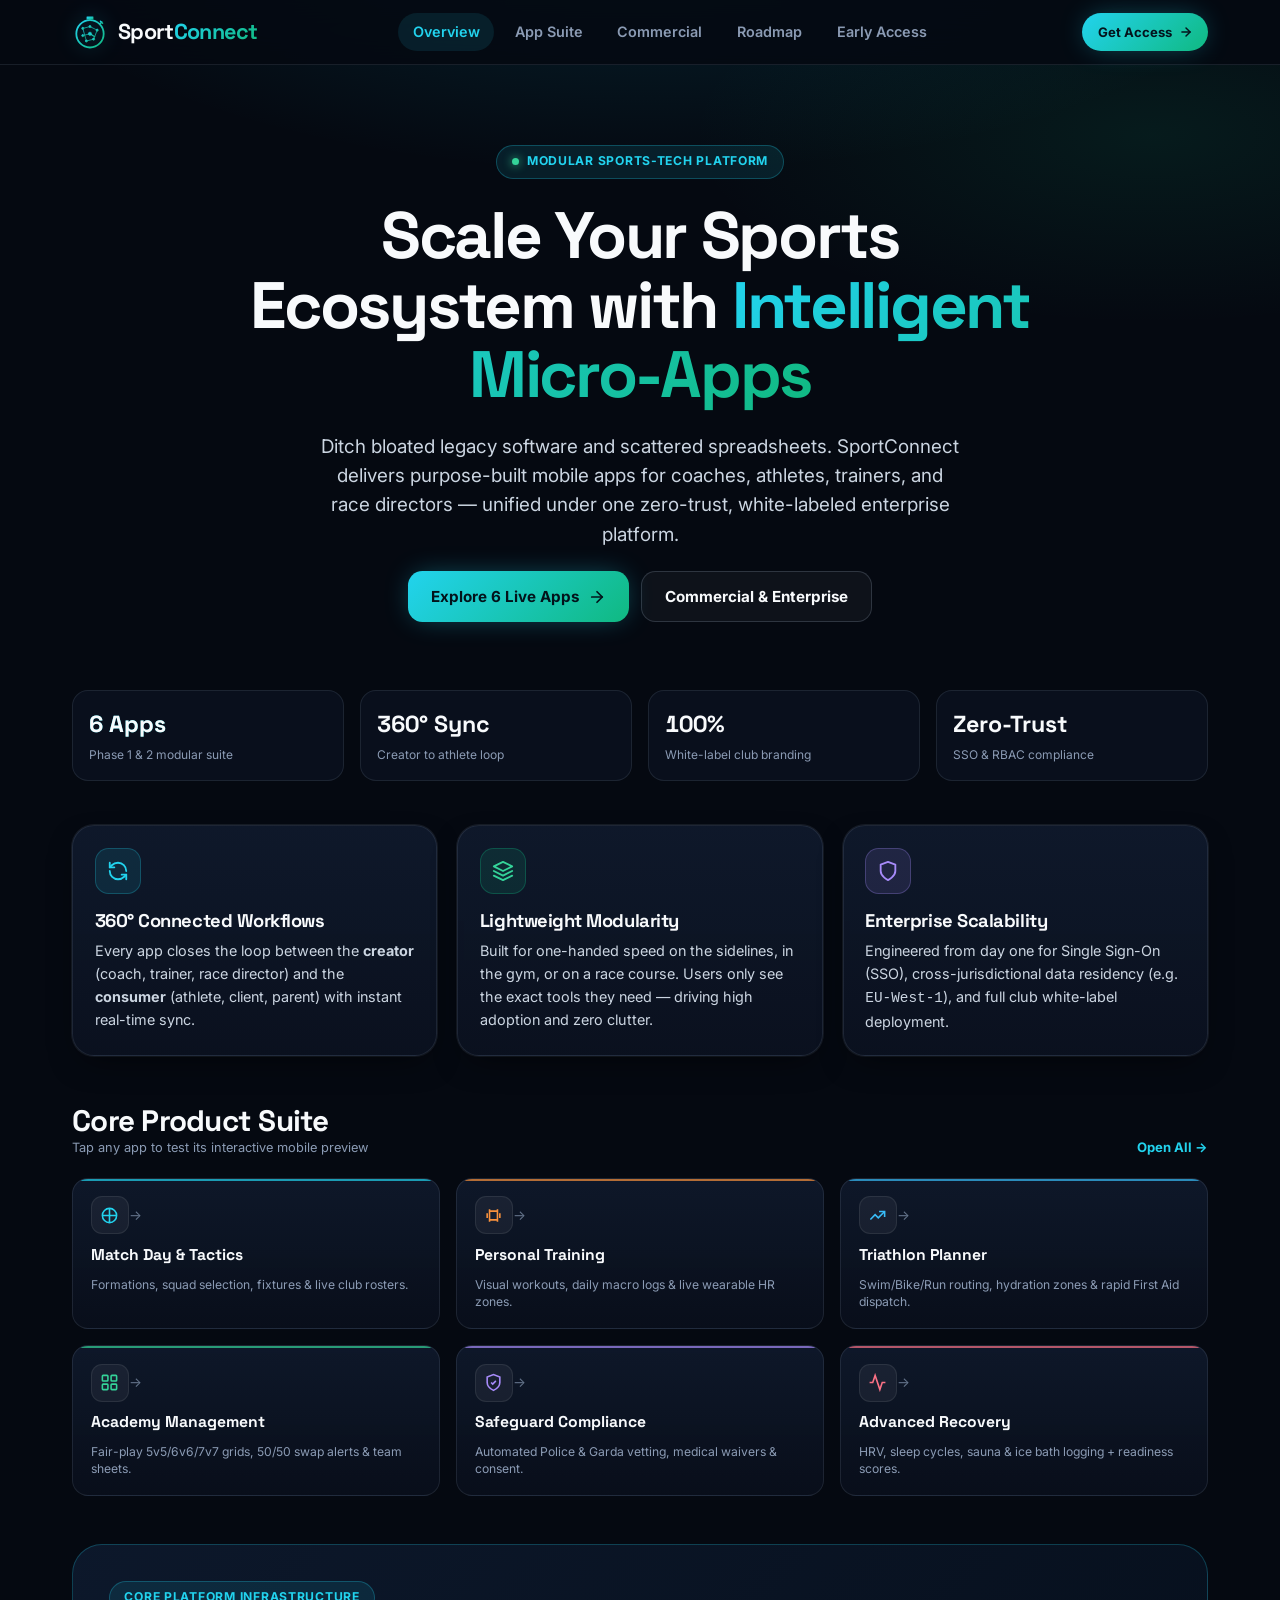
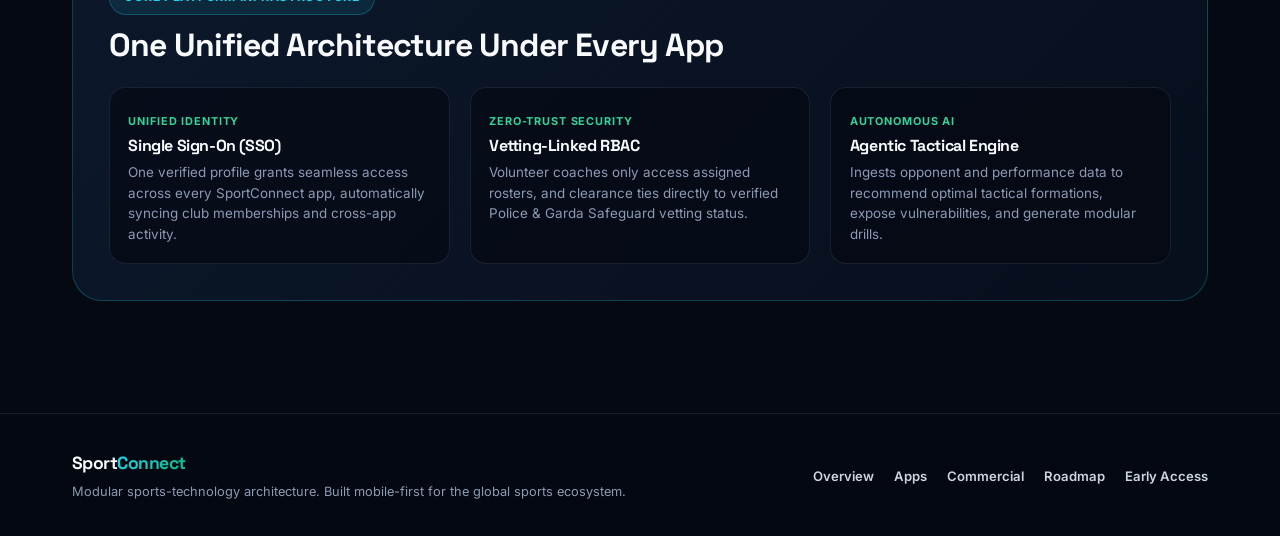
==== index.html @ a46e94a5 "Add SportConnect mobile-first dark athletic website" ====
<!DOCTYPE html>
<html lang="en">
<head>
  <meta charset="UTF-8">
  <meta name="viewport" content="width=device-width, initial-scale=1.0, viewport-fit=cover">
  <meta name="theme-color" content="#050911">
  <meta name="description" content="SportConnect is a modular sports-technology platform delivering lightweight, hyper-focused mobile apps unified under one white-labeled enterprise architecture.">
  <meta property="og:title" content="SportConnect | Modular Sports-Technology Platform">
  <meta property="og:description" content="Six purpose-built sports apps connected by a single zero-trust, white-labeled enterprise architecture.">
  <meta property="og:type" content="website">
  <meta name="twitter:card" content="summary_large_image">
  <title>SportConnect | Modular Sports-Technology Platform</title>

  <link rel="icon" type="image/svg+xml" href="assets/favicon.svg">
  <link rel="manifest" href="manifest.webmanifest">

  <!-- Fonts -->
  <link rel="preconnect" href="https://fonts.googleapis.com">
  <link rel="preconnect" href="https://fonts.gstatic.com" crossorigin>
  <link href="https://fonts.googleapis.com/css2?family=Inter:wght@400;500;600;700;800&family=Space+Grotesk:wght@600;700&display=swap" rel="stylesheet">

  <!-- Styles -->
  <link rel="stylesheet" href="css/styles.css">
</head>
<body>
  <div class="tactical-grid-bg" aria-hidden="true"></div>

  <!-- ================= TOP STICKY HEADER ================= -->
  <header class="top-header">
    <div class="top-header-inner">
      <button type="button" class="brand-btn" data-jump-tab="home" aria-label="SportConnect Home">
        <svg xmlns="http://www.w3.org/2000/svg" viewBox="0 0 100 100" class="brand-logo" aria-hidden="true">
          <defs>
            <linearGradient id="brandGrad" x1="0%" y1="0%" x2="100%" y2="100%">
              <stop offset="0%" stop-color="#22d3ee" />
              <stop offset="100%" stop-color="#10b981" />
            </linearGradient>
          </defs>
          <circle cx="50" cy="55" r="38" fill="none" stroke="url(#brandGrad)" stroke-width="5" />
          <path d="M50 17 L50 9 M42 9 L58 9 M42 13 L58 13" stroke="url(#brandGrad)" stroke-width="4" stroke-linecap="round"/>
          <path d="M77 28 L83 22 M79 20 L85 26" stroke="url(#brandGrad)" stroke-width="4" stroke-linecap="round"/>
          <g stroke="url(#brandGrad)" stroke-width="2" fill="url(#brandGrad)">
            <line x1="30" y1="40" x2="50" y2="35" />
            <line x1="50" y1="35" x2="70" y2="45" />
            <line x1="70" y1="45" x2="60" y2="70" />
            <line x1="60" y1="70" x2="40" y2="75" />
            <line x1="40" y1="75" x2="30" y2="40" />
            <line x1="50" y1="35" x2="50" y2="55" />
            <line x1="50" y1="55" x2="30" y2="60" />
            <line x1="70" y1="45" x2="85" y2="45" />
            <circle cx="30" cy="40" r="3" />
            <circle cx="50" cy="35" r="3" />
            <circle cx="70" cy="45" r="3" />
            <circle cx="60" cy="70" r="3" />
            <circle cx="40" cy="75" r="3" />
            <circle cx="30" cy="60" r="3" />
            <circle cx="50" cy="55" r="4.5" />
            <line x1="50" y1="55" x2="50" y2="38" stroke-width="3.5" stroke-linecap="round" />
            <line x1="50" y1="55" x2="63" y2="63" stroke-width="3.5" stroke-linecap="round" />
          </g>
        </svg>
        <span class="brand-wordmark">Sport<span>Connect</span></span>
      </button>

      <!-- Desktop Navigation -->
      <nav class="desktop-nav" aria-label="Primary navigation">
        <button type="button" class="desktop-nav-btn is-active" data-nav-tab="home">Overview</button>
        <button type="button" class="desktop-nav-btn" data-nav-tab="products">App Suite</button>
        <button type="button" class="desktop-nav-btn" data-nav-tab="commercial">Commercial</button>
        <button type="button" class="desktop-nav-btn" data-nav-tab="roadmap">Roadmap</button>
        <button type="button" class="desktop-nav-btn" data-nav-tab="access">Early Access</button>
      </nav>

      <button type="button" class="header-cta" data-jump-tab="access">
        <span>Get Access</span>
        <svg viewBox="0 0 24 24" fill="none" stroke="currentColor" stroke-width="2.5" stroke-linecap="round" stroke-linejoin="round" width="14" height="14" aria-hidden="true"><path d="M5 12h14"/><path d="m12 5 7 7-7 7"/></svg>
      </button>
    </div>

    <!-- Products Horizontal Sub-Nav (Visible on App Suite Tab) -->
    <div id="products-subnav" class="products-subnav is-hidden">
      <div class="products-subnav-inner hide-scrollbar" role="tablist" aria-label="SportConnect applications">
        <button type="button" role="tab" class="subnav-pill is-active" data-product-tab="match" style="--pill-color: var(--accent-match);">
          <svg viewBox="0 0 24 24" fill="none" stroke="currentColor" stroke-width="2" stroke-linecap="round" stroke-linejoin="round"><circle cx="12" cy="12" r="9"/><path d="M12 3v18M3 12h18"/></svg>
          Match Day
        </button>
        <button type="button" role="tab" class="subnav-pill" data-product-tab="pt" style="--pill-color: var(--accent-pt);">
          <svg viewBox="0 0 24 24" fill="none" stroke="currentColor" stroke-width="2" stroke-linecap="round" stroke-linejoin="round"><path d="M6.5 6.5h11M6.5 17.5h11M4 9v6M20 9v6M7 4v16M17 4v16"/></svg>
          Personal Training
        </button>
        <button type="button" role="tab" class="subnav-pill" data-product-tab="tri" style="--pill-color: var(--accent-tri);">
          <svg viewBox="0 0 24 24" fill="none" stroke="currentColor" stroke-width="2" stroke-linecap="round" stroke-linejoin="round"><path d="M3 17l6-6 4 4 8-8"/><path d="M14 7h7v7"/></svg>
          Triathlon
        </button>
        <button type="button" role="tab" class="subnav-pill" data-product-tab="academy" style="--pill-color: var(--accent-academy);">
          <svg viewBox="0 0 24 24" fill="none" stroke="currentColor" stroke-width="2" stroke-linecap="round" stroke-linejoin="round"><rect x="3" y="3" width="7" height="7" rx="1"/><rect x="14" y="3" width="7" height="7" rx="1"/><rect x="3" y="14" width="7" height="7" rx="1"/><rect x="14" y="14" width="7" height="7" rx="1"/></svg>
          Academy
        </button>
        <button type="button" role="tab" class="subnav-pill" data-product-tab="safeguard" style="--pill-color: var(--accent-safeguard);">
          <svg viewBox="0 0 24 24" fill="none" stroke="currentColor" stroke-width="2" stroke-linecap="round" stroke-linejoin="round"><path d="M12 22s8-4 8-10V5l-8-3-8 3v7c0 6 8 10 8 10z"/><path d="m9 12 2 2 4-4"/></svg>
          Safeguard
        </button>
        <button type="button" role="tab" class="subnav-pill" data-product-tab="recovery" style="--pill-color: var(--accent-recovery);">
          <svg viewBox="0 0 24 24" fill="none" stroke="currentColor" stroke-width="2" stroke-linecap="round" stroke-linejoin="round"><path d="M22 12h-4l-3 9L9 3l-3 9H2"/></svg>
          Recovery
        </button>
      </div>
    </div>
  </header>

  <!-- ================= MAIN CONTENT ================= -->
  <main class="main-container">

    <!-- ================================================================
         TAB 1: OVERVIEW / HOME
         ================================================================ -->
    <section id="section-home" class="main-section is-active">
      <div class="hero">
        <div class="kicker-pill">
          <span class="kicker-dot" aria-hidden="true"></span>
          Modular Sports-Tech Platform
        </div>
        <h1 class="hero-title">
          Scale Your Sports Ecosystem with <span class="gradient-text">Intelligent Micro-Apps</span>
        </h1>
        <p class="hero-desc">
          Ditch bloated legacy software and scattered spreadsheets. SportConnect delivers purpose-built mobile apps for coaches, athletes, trainers, and race directors — unified under one zero-trust, white-labeled enterprise platform.
        </p>
        <div class="btn-row">
          <button type="button" class="btn btn-primary" data-jump-tab="products" data-jump-product="match">
            <span>Explore 6 Live Apps</span>
            <svg viewBox="0 0 24 24" fill="none" stroke="currentColor" stroke-width="2.3" stroke-linecap="round" stroke-linejoin="round"><path d="M5 12h14"/><path d="m12 5 7 7-7 7"/></svg>
          </button>
          <button type="button" class="btn btn-secondary" data-jump-tab="commercial">
            Commercial &amp; Enterprise
          </button>
        </div>
      </div>

      <!-- Quick Telemetry Strip -->
      <div class="stats-strip">
        <div class="stat-tile">
          <div class="stat-value tabular-nums gradient-text">6 Apps</div>
          <div class="stat-label">Phase 1 &amp; 2 modular suite</div>
        </div>
        <div class="stat-tile">
          <div class="stat-value tabular-nums">360° Sync</div>
          <div class="stat-label">Creator to athlete loop</div>
        </div>
        <div class="stat-tile">
          <div class="stat-value tabular-nums">100%</div>
          <div class="stat-label">White-label club branding</div>
        </div>
        <div class="stat-tile">
          <div class="stat-value tabular-nums">Zero-Trust</div>
          <div class="stat-label">SSO &amp; RBAC compliance</div>
        </div>
      </div>

      <!-- Why SportConnect (Value Prop) -->
      <div class="grid-3">
        <article class="card">
          <div class="icon-badge">
            <svg viewBox="0 0 24 24" fill="none" stroke="currentColor" stroke-width="2" stroke-linecap="round" stroke-linejoin="round"><path d="M21 12a9 9 0 0 0-9-9 9.75 9.75 0 0 0-6.74 2.74L3 8"/><path d="M3 3v5h5"/><path d="M3 12a9 9 0 0 0 9 9 9.75 9.75 0 0 0 6.74-2.74L21 16"/><path d="M16 16h5v5"/></svg>
          </div>
          <h3>360° Connected Workflows</h3>
          <p>Every app closes the loop between the <strong>creator</strong> (coach, trainer, race director) and the <strong>consumer</strong> (athlete, client, parent) with instant real-time sync.</p>
        </article>

        <article class="card">
          <div class="icon-badge icon-badge--emerald">
            <svg viewBox="0 0 24 24" fill="none" stroke="currentColor" stroke-width="2" stroke-linecap="round" stroke-linejoin="round"><polygon points="12 2 2 7 12 12 22 7 12 2"/><polyline points="2 17 12 22 22 17"/><polyline points="2 12 12 17 22 12"/></svg>
          </div>
          <h3>Lightweight Modularity</h3>
          <p>Built for one-handed speed on the sidelines, in the gym, or on a race course. Users only see the exact tools they need — driving high adoption and zero clutter.</p>
        </article>

        <article class="card">
          <div class="icon-badge icon-badge--violet">
            <svg viewBox="0 0 24 24" fill="none" stroke="currentColor" stroke-width="2" stroke-linecap="round" stroke-linejoin="round"><path d="M12 22s8-4 8-10V5l-8-3-8 3v7c0 6 8 10 8 10z"/></svg>
          </div>
          <h3>Enterprise Scalability</h3>
          <p>Engineered from day one for Single Sign-On (SSO), cross-jurisdictional data residency (e.g. <code>EU-West-1</code>), and full club white-label deployment.</p>
        </article>
      </div>

      <!-- Quick-Tap App Suite Launcher -->
      <div class="block-spacer">
        <div class="block-heading">
          <div>
            <h2>Core Product Suite</h2>
            <p class="footer-meta">Tap any app to test its interactive mobile preview</p>
          </div>
          <button type="button" class="block-heading-link" data-jump-tab="products" data-jump-product="match">Open All →</button>
        </div>

        <div class="app-launcher-grid">
          <button type="button" class="app-tile" style="--tile-accent: var(--accent-match);" data-jump-tab="products" data-jump-product="match">
            <div class="app-tile-top">
              <span class="app-tile-icon"><svg viewBox="0 0 24 24" fill="none" stroke="currentColor" stroke-width="2"><circle cx="12" cy="12" r="9"/><path d="M12 3v18M3 12h18"/></svg></span>
              <span class="app-tile-arrow">→</span>
            </div>
            <div class="app-tile-title">Match Day &amp; Tactics</div>
            <div class="app-tile-sub">Formations, squad selection, fixtures &amp; live club rosters.</div>
          </button>

          <button type="button" class="app-tile" style="--tile-accent: var(--accent-pt);" data-jump-tab="products" data-jump-product="pt">
            <div class="app-tile-top">
              <span class="app-tile-icon"><svg viewBox="0 0 24 24" fill="none" stroke="currentColor" stroke-width="2"><path d="M6.5 6.5h11M6.5 17.5h11M4 9v6M20 9v6M7 4v16M17 4v16"/></svg></span>
              <span class="app-tile-arrow">→</span>
            </div>
            <div class="app-tile-title">Personal Training</div>
            <div class="app-tile-sub">Visual workouts, daily macro logs &amp; live wearable HR zones.</div>
          </button>

          <button type="button" class="app-tile" style="--tile-accent: var(--accent-tri);" data-jump-tab="products" data-jump-product="tri">
            <div class="app-tile-top">
              <span class="app-tile-icon"><svg viewBox="0 0 24 24" fill="none" stroke="currentColor" stroke-width="2"><path d="M3 17l6-6 4 4 8-8"/><path d="M14 7h7v7"/></svg></span>
              <span class="app-tile-arrow">→</span>
            </div>
            <div class="app-tile-title">Triathlon Planner</div>
            <div class="app-tile-sub">Swim/Bike/Run routing, hydration zones &amp; rapid First Aid dispatch.</div>
          </button>

          <button type="button" class="app-tile" style="--tile-accent: var(--accent-academy);" data-jump-tab="products" data-jump-product="academy">
            <div class="app-tile-top">
              <span class="app-tile-icon"><svg viewBox="0 0 24 24" fill="none" stroke="currentColor" stroke-width="2"><rect x="3" y="3" width="7" height="7" rx="1"/><rect x="14" y="3" width="7" height="7" rx="1"/><rect x="3" y="14" width="7" height="7" rx="1"/><rect x="14" y="14" width="7" height="7" rx="1"/></svg></span>
              <span class="app-tile-arrow">→</span>
            </div>
            <div class="app-tile-title">Academy Management</div>
            <div class="app-tile-sub">Fair-play 5v5/6v6/7v7 grids, 50/50 swap alerts &amp; team sheets.</div>
          </button>

          <button type="button" class="app-tile" style="--tile-accent: var(--accent-safeguard);" data-jump-tab="products" data-jump-product="safeguard">
            <div class="app-tile-top">
              <span class="app-tile-icon"><svg viewBox="0 0 24 24" fill="none" stroke="currentColor" stroke-width="2"><path d="M12 22s8-4 8-10V5l-8-3-8 3v7c0 6 8 10 8 10z"/><path d="m9 12 2 2 4-4"/></svg></span>
              <span class="app-tile-arrow">→</span>
            </div>
            <div class="app-tile-title">Safeguard Compliance</div>
            <div class="app-tile-sub">Automated Police &amp; Garda vetting, medical waivers &amp; consent.</div>
          </button>

          <button type="button" class="app-tile" style="--tile-accent: var(--accent-recovery);" data-jump-tab="products" data-jump-product="recovery">
            <div class="app-tile-top">
              <span class="app-tile-icon"><svg viewBox="0 0 24 24" fill="none" stroke="currentColor" stroke-width="2"><path d="M22 12h-4l-3 9L9 3l-3 9H2"/></svg></span>
              <span class="app-tile-arrow">→</span>
            </div>
            <div class="app-tile-title">Advanced Recovery</div>
            <div class="app-tile-sub">HRV, sleep cycles, sauna &amp; ice bath logging + readiness scores.</div>
          </button>
        </div>
      </div>

      <!-- Unified Platform Infrastructure -->
      <div class="infra-panel">
        <div class="kicker-pill">Core Platform Infrastructure</div>
        <h2 style="margin-top: 0.75rem; font-size: clamp(1.4rem, 4.5vw, 2rem);">One Unified Architecture Under Every App</h2>
        <div class="infra-grid">
          <div class="infra-item">
            <span class="infra-tag">Unified Identity</span>
            <h3>Single Sign-On (SSO)</h3>
            <p>One verified profile grants seamless access across every SportConnect app, automatically syncing club memberships and cross-app activity.</p>
          </div>
          <div class="infra-item">
            <span class="infra-tag">Zero-Trust Security</span>
            <h3>Vetting-Linked RBAC</h3>
            <p>Volunteer coaches only access assigned rosters, and clearance ties directly to verified Police &amp; Garda Safeguard vetting status.</p>
          </div>
          <div class="infra-item">
            <span class="infra-tag">Autonomous AI</span>
            <h3>Agentic Tactical Engine</h3>
            <p>Ingests opponent and performance data to recommend optimal tactical formations, expose vulnerabilities, and generate modular drills.</p>
          </div>
        </div>
      </div>
    </section>

    <!-- ================================================================
         TAB 2: PRODUCTS (6 INTERACTIVE MICRO-APPS)
         ================================================================ -->
    <section id="section-products" class="main-section" hidden>

      <!-- PRODUCT 1: MATCH DAY & TACTICS -->
      <article id="view-match" class="product-view is-active" style="--app-accent: var(--accent-match);">
        <div class="product-layout">
          <div class="product-info">
            <div class="product-audience">Coaches • Tacticians • Club Managers</div>
            <h2 class="product-title">Match Day &amp; Tactics</h2>
            <p class="product-desc">
              The tactician's sideline command center. Design formations powered by our <strong>Agentic Tactical Engine</strong>, select match-day squads, schedule fixtures, and synchronize coaching staff and club rosters in real time.
            </p>
            <div class="workflow-box">
              <div class="workflow-label"><span>360° Match Day Workflow</span><span>Real-Time Sync</span></div>
              <div class="workflow-steps">
                <div class="workflow-step"><span class="workflow-num">01</span><h4>Setup Tactics</h4><p>Design formations &amp; AI counter-plays.</p></div>
                <div class="workflow-step"><span class="workflow-num">02</span><h4>Schedule</h4><p>Push fixtures directly to squad phones.</p></div>
                <div class="workflow-step"><span class="workflow-num">03</span><h4>Coordinate</h4><p>Live player availability &amp; staff roles.</p></div>
                <div class="workflow-step"><span class="workflow-num">04</span><h4>Manage</h4><p>Live club roster &amp; match-day ops.</p></div>
              </div>
            </div>
          </div>

          <div class="phone-stage">
            <div class="phone-aura" aria-hidden="true"></div>
            <div class="phone-device">
              <div class="phone-screen-shell">
                <div class="phone-statusbar">
                  <span class="tabular-nums">09:41</span>
                  <div class="phone-island" aria-hidden="true"></div>
                  <span>5G • 96%</span>
                </div>

                <div class="phone-carousel hide-scrollbar" aria-label="Match Day app screens">
                  <!-- Slide 1 -->
                  <div class="phone-slide">
                    <div class="slide-kicker">1. Interactive Formations</div>
                    <div class="mini-chip-group">
                      <button type="button" class="mini-chip is-active" data-formation="4-3-3">4-3-3</button>
                      <button type="button" class="mini-chip" data-formation="3-5-2">3-5-2</button>
                      <button type="button" class="mini-chip" data-formation="4-4-2">4-4-2</button>
                    </div>
                    <div id="tactical-pitch" class="pitch-box" aria-label="Tactical formation board">
                      <div class="pitch-midline"></div>
                      <div class="pitch-circle"></div>
                    </div>
                    <div class="mini-card">
                      <div id="formation-ai-note" class="mini-sub" style="color: var(--text-secondary);">
                        AI Tactical Engine: High press exploits opponent wing-backs (+14% xG).
                      </div>
                    </div>
                  </div>

                  <!-- Slide 2 -->
                  <div class="phone-slide">
                    <div class="slide-kicker">2. Fixture Scheduling</div>
                    <div class="mini-card mini-row">
                      <div>
                        <div class="mini-title">vs Rovers FC</div>
                        <div class="mini-sub">Sat, 14:00 • Pitch 1 (Home)</div>
                      </div>
                      <span class="mini-badge mini-badge--emerald">18 Ready</span>
                    </div>
                    <div class="mini-card mini-row">
                      <div>
                        <div class="mini-title">Tactical Session</div>
                        <div class="mini-sub">Tue, 18:30 • Set Pieces</div>
                      </div>
                      <span class="mini-badge">Confirmed</span>
                    </div>
                    <div class="mini-card mini-row">
                      <div>
                        <div class="mini-title">Cup Quarter-Final</div>
                        <div class="mini-sub">Sat Next • Away Travel</div>
                      </div>
                      <span class="mini-badge mini-badge--amber">Pending</span>
                    </div>
                  </div>

                  <!-- Slide 3 -->
                  <div class="phone-slide">
                    <div class="slide-kicker">3. Live Club Roster</div>
                    <div class="mini-card mini-row">
                      <div><div class="mini-title">J. Smith (C)</div><div class="mini-sub">CM • Match Fit • Vetted</div></div>
                      <span class="mini-badge mini-badge--emerald">Starting</span>
                    </div>
                    <div class="mini-card mini-row">
                      <div><div class="mini-title">M. Davis</div><div class="mini-sub">CB • 94% Readiness</div></div>
                      <span class="mini-badge mini-badge--emerald">Starting</span>
                    </div>
                    <div class="mini-card mini-row">
                      <div><div class="mini-title">L. Johnson</div><div class="mini-sub">ST • 6 Goals (Last 5)</div></div>
                      <span class="mini-badge">Impact Sub</span>
                    </div>
                  </div>
                </div>

                <div class="phone-controls">
                  <button type="button" class="carousel-arrow" data-carousel-prev aria-label="Previous screen">‹</button>
                  <div class="carousel-dots">
                    <button type="button" class="carousel-dot is-active" aria-label="Slide 1"></button>
                    <button type="button" class="carousel-dot" aria-label="Slide 2"></button>
                    <button type="button" class="carousel-dot" aria-label="Slide 3"></button>
                  </div>
                  <button type="button" class="carousel-arrow" data-carousel-next aria-label="Next screen">›</button>
                </div>
              </div>
            </div>
            <div class="phone-hint">Tap formations or swipe screens inside device</div>
          </div>
        </div>
      </article>

      <!-- PRODUCT 2: PERSONAL TRAINING -->
      <article id="view-pt" class="product-view" style="--app-accent: var(--accent-pt);" hidden>
        <div class="product-layout">
          <div class="product-info">
            <div class="product-audience">Personal Trainers • Athletes • Clients</div>
            <h2 class="product-title">Personal Training</h2>
            <p class="product-desc">
              Close the coaching gap between gym sessions. Schedule sessions, share <strong>visual routines with form demonstrations</strong>, capture daily nutrition &amp; macro logs, and stream live wearable heart rate zones straight to the trainer's dashboard.
            </p>
            <div class="workflow-box">
              <div class="workflow-label"><span>360° PT Workflow</span><span>Wearable Linked</span></div>
              <div class="workflow-steps">
                <div class="workflow-step"><span class="workflow-num">01</span><h4>Routines</h4><p>Share visual demo workouts &amp; tempo cues.</p></div>
                <div class="workflow-step"><span class="workflow-num">02</span><h4>Nutrition</h4><p>Clients log daily kcal &amp; macro targets.</p></div>
                <div class="workflow-step"><span class="workflow-num">03</span><h4>Wearables</h4><p>Sync live HR zones from watches/straps.</p></div>
                <div class="workflow-step"><span class="workflow-num">04</span><h4>Progress</h4><p>Track strength &amp; adherence trends.</p></div>
              </div>
            </div>
          </div>

          <div class="phone-stage">
            <div class="phone-aura" aria-hidden="true"></div>
            <div class="phone-device">
              <div class="phone-screen-shell">
                <div class="phone-statusbar">
                  <span class="tabular-nums">09:41</span>
                  <div class="phone-island" aria-hidden="true"></div>
                  <span>5G • 92%</span>
                </div>

                <div class="phone-carousel hide-scrollbar" aria-label="Personal Training app screens">
                  <div class="phone-slide">
                    <div class="slide-kicker">1. Visual Routines</div>
                    <div class="mini-card mini-row">
                      <div>
                        <div class="mini-title">Trap-Bar Deadlifts</div>
                        <div class="mini-sub">4 sets × 8 reps • RPE 8 • Form Clip</div>
                      </div>
                      <span class="mini-badge mini-badge--amber">▶ Demo</span>
                    </div>
                    <div class="mini-card mini-row">
                      <div>
                        <div class="mini-title">Incline Dumbbell Press</div>
                        <div class="mini-sub">3 sets × 10 reps • 90s rest</div>
                      </div>
                      <span class="mini-badge mini-badge--amber">▶ Demo</span>
                    </div>
                    <div class="mini-card mini-row">
                      <div>
                        <div class="mini-title">Bulgarian Split Squats</div>
                        <div class="mini-sub">3 sets × 12/leg • Tempo 3-1-1</div>
                      </div>
                      <span class="mini-badge">Queued</span>
                    </div>
                  </div>

                  <div class="phone-slide">
                    <div class="slide-kicker">2. Daily Macros</div>
                    <div class="metric-ring" style="--ring-color: #fb923c; --ring-pct: 78%;">
                      <div class="metric-ring-val tabular-nums">1,850</div>
                      <div class="metric-ring-sub">of 2,350 kcal</div>
                    </div>
                    <div class="telemetry-grid" style="grid-template-columns: repeat(3, 1fr); gap: 0.45rem;">
                      <div class="mini-card" style="text-align: center; padding: 0.55rem 0.35rem;">
                        <div class="mini-title tabular-nums">142g</div>
                        <div class="mini-sub">Protein</div>
                      </div>
                      <div class="mini-card" style="text-align: center; padding: 0.55rem 0.35rem;">
                        <div class="mini-title tabular-nums">184g</div>
                        <div class="mini-sub">Carbs</div>
                      </div>
                      <div class="mini-card" style="text-align: center; padding: 0.55rem 0.35rem;">
                        <div class="mini-title tabular-nums">58g</div>
                        <div class="mini-sub">Fats</div>
                      </div>
                    </div>
                  </div>

                  <div class="phone-slide">
                    <div class="slide-kicker">3. Live Wearable HR</div>
                    <div class="mini-card" style="text-align: center; border-color: rgba(251, 113, 133, 0.35);">
                      <div class="mini-sub" style="color: var(--accent-recovery); font-weight: 700;">LIVE TELEMETRY</div>
                      <div class="tabular-nums" style="font-family: var(--font-display); font-size: 2.35rem; font-weight: 700; margin: 0.2rem 0;">
                        146 <span style="font-size: 0.85rem; color: var(--text-muted);">BPM</span>
                      </div>
                      <span class="mini-badge mini-badge--rose">Zone 3 • Aerobic Engine</span>
                    </div>
                    <div class="hr-bars" aria-hidden="true">
                      <div class="hr-bar" style="height: 32%;"></div>
                      <div class="hr-bar" style="height: 50%;"></div>
                      <div class="hr-bar hr-bar--hot" style="height: 76%;"></div>
                      <div class="hr-bar hr-bar--hot" style="height: 94%;"></div>
                      <div class="hr-bar hr-bar--hot" style="height: 82%;"></div>
                      <div class="hr-bar" style="height: 45%;"></div>
                    </div>
                  </div>
                </div>

                <div class="phone-controls">
                  <button type="button" class="carousel-arrow" data-carousel-prev aria-label="Previous screen">‹</button>
                  <div class="carousel-dots">
                    <button type="button" class="carousel-dot is-active" aria-label="Slide 1"></button>
                    <button type="button" class="carousel-dot" aria-label="Slide 2"></button>
                    <button type="button" class="carousel-dot" aria-label="Slide 3"></button>
                  </div>
                  <button type="button" class="carousel-arrow" data-carousel-next aria-label="Next screen">›</button>
                </div>
              </div>
            </div>
            <div class="phone-hint">Swipe or tap arrows to inspect PT screens</div>
          </div>
        </div>
      </article>

      <!-- PRODUCT 3: TRIATHLON PLANNER -->
      <article id="view-tri" class="product-view" style="--app-accent: var(--accent-tri);" hidden>
        <div class="product-layout">
          <div class="product-info">
            <div class="product-audience">Race Directors • Endurance Athletes</div>
            <h2 class="product-title">Triathlon Planner</h2>
            <p class="product-desc">
              End-to-end endurance race orchestration. Map <strong>Swim, Bike, and Run courses</strong>, strategically place hydration &amp; drink zones, mark safe stop points, and coordinate rapid First Aid &amp; medic deployment across every sector.
            </p>
            <div class="workflow-box">
              <div class="workflow-label"><span>360° Race Workflow</span><span>Safety First</span></div>
              <div class="workflow-steps">
                <div class="workflow-step"><span class="workflow-num">01</span><h4>Map Routes</h4><p>Plot Swim, Bike &amp; Run GPS legs.</p></div>
                <div class="workflow-step"><span class="workflow-num">02</span><h4>Drink Zones</h4><p>Coordinate hydration &amp; gel stations.</p></div>
                <div class="workflow-step"><span class="workflow-num">03</span><h4>Stop Points</h4><p>Define safe pull-off &amp; marshal spots.</p></div>
                <div class="workflow-step"><span class="workflow-num">04</span><h4>First Aid</h4><p>One-tap rapid medic sector routing.</p></div>
              </div>
            </div>
          </div>

          <div class="phone-stage">
            <div class="phone-aura" aria-hidden="true"></div>
            <div class="phone-device">
              <div class="phone-screen-shell">
                <div class="phone-statusbar">
                  <span class="tabular-nums">09:41</span>
                  <div class="phone-island" aria-hidden="true"></div>
                  <span>GPS • 98%</span>
                </div>

                <div class="phone-carousel hide-scrollbar" aria-label="Triathlon Planner app screens">
                  <div class="phone-slide">
                    <div class="slide-kicker">1. Multi-Leg Course Map</div>
                    <div class="mini-card" style="padding: 0; overflow: hidden; height: 170px; position: relative; background: #0a1729;">
                      <svg viewBox="0 0 260 170" width="100%" height="100%" aria-hidden="true">
                        <defs>
                          <linearGradient id="routeGrad" x1="0%" y1="100%" x2="100%" y2="0%">
                            <stop offset="0%" stop-color="#38bdf8" />
                            <stop offset="50%" stop-color="#22d3ee" />
                            <stop offset="100%" stop-color="#34d399" />
                          </linearGradient>
                        </defs>
                        <path d="M24 140 C 65 95, 90 120, 130 85 S 195 45, 236 28" fill="none" stroke="url(#routeGrad)" stroke-width="4" stroke-dasharray="6 4" stroke-linecap="round"/>
                        <circle cx="24" cy="140" r="7" fill="#38bdf8" />
                        <circle cx="130" cy="85" r="7" fill="#fb923c" />
                        <circle cx="236" cy="28" r="7" fill="#34d399" />
                      </svg>
                      <span class="mini-badge" style="position: absolute; top: 10px; left: 10px;">70.3 Course Live</span>
                    </div>
                    <div class="mini-card mini-row">
                      <div><div class="mini-title">Swim → Bike → Run</div><div class="mini-sub">1.9km • 90km • 21.1km</div></div>
                      <span class="mini-badge mini-badge--emerald">Clear</span>
                    </div>
                  </div>

                  <div class="phone-slide">
                    <div class="slide-kicker">2. Hydration &amp; Safe Stops</div>
                    <div class="mini-card" style="border-left: 3px solid #38bdf8;">
                      <div class="mini-row">
                        <div class="mini-title">Hydration Alpha</div>
                        <span class="mini-badge">KM 15.2</span>
                      </div>
                      <div class="mini-sub" style="margin-top: 0.2rem;">Electrolytes &amp; Water • 6 Volunteers</div>
                    </div>
                    <div class="mini-card" style="border-left: 3px solid #fb923c;">
                      <div class="mini-row">
                        <div class="mini-title">Safe Stop Point 2</div>
                        <span class="mini-badge mini-badge--amber">KM 40.0</span>
                      </div>
                      <div class="mini-sub" style="margin-top: 0.2rem;">Bike Mechanic + Shaded Recovery Tent</div>
                    </div>
                  </div>

                  <div class="phone-slide">
                    <div class="slide-kicker">3. First Aid Dispatch</div>
                    <div class="mini-card" style="border-color: rgba(251, 113, 133, 0.35);">
                      <div class="mini-row" style="margin-bottom: 0.65rem;">
                        <div>
                          <div class="mini-title">Medic Unit B (Moto)</div>
                          <div id="medic-status" class="mini-sub">On Standby • Sector 2 Base</div>
                        </div>
                        <span class="mini-badge mini-badge--rose">EMS</span>
                      </div>
                      <button type="button" id="medic-deploy-btn" class="mini-action-btn" style="--app-accent: #fb7185; color: #fff;">
                        Deploy to Sector 4
                      </button>
                    </div>
                    <div class="mini-card">
                      <div class="mini-title">Nearest Access Road</div>
                      <div class="mini-sub">Coast Gate East — Direct Ambulance Corridor</div>
                    </div>
                  </div>
                </div>

                <div class="phone-controls">
                  <button type="button" class="carousel-arrow" data-carousel-prev aria-label="Previous screen">‹</button>
                  <div class="carousel-dots">
                    <button type="button" class="carousel-dot is-active" aria-label="Slide 1"></button>
                    <button type="button" class="carousel-dot" aria-label="Slide 2"></button>
                    <button type="button" class="carousel-dot" aria-label="Slide 3"></button>
                  </div>
                  <button type="button" class="carousel-arrow" data-carousel-next aria-label="Next screen">›</button>
                </div>
              </div>
            </div>
            <div class="phone-hint">Swipe to Slide 3 to test live Medic Dispatch</div>
          </div>
        </div>
      </article>

      <!-- PRODUCT 4: ACADEMY MANAGEMENT -->
      <article id="view-academy" class="product-view" style="--app-accent: var(--accent-academy);" hidden>
        <div class="product-layout">
          <div class="product-info">
            <div class="product-audience">Grassroots Clubs • Youth Coaches • Parents</div>
            <h2 class="product-title">Academy Management</h2>
            <p class="product-desc">
              Purpose-built for fair-play youth development. Algorithmic <strong>player rotation grids across 5v5, 6v6, and 7v7</strong> guarantee equal playing time with automated <strong>mid-quarter 50/50 swap alerts</strong> and shareable visual team sheet image exports.
            </p>
            <div class="workflow-box">
              <div class="workflow-label"><span>360° Academy Workflow</span><span>Fair-Play Engine</span></div>
              <div class="workflow-steps">
                <div class="workflow-step"><span class="workflow-num">01</span><h4>Fair Grids</h4><p>Auto-balance 5v5, 6v6 &amp; 7v7 lineups.</p></div>
                <div class="workflow-step"><span class="workflow-num">02</span><h4>Swap Alerts</h4><p>Haptic buzz at mid-quarter mark.</p></div>
                <div class="workflow-step"><span class="workflow-num">03</span><h4>50/50 Splits</h4><p>Guaranteed equal minutes per child.</p></div>
                <div class="workflow-step"><span class="workflow-num">04</span><h4>Exports</h4><p>One-tap visual team sheet PNGs.</p></div>
              </div>
            </div>
          </div>

          <div class="phone-stage">
            <div class="phone-aura" aria-hidden="true"></div>
            <div class="phone-device">
              <div class="phone-screen-shell">
                <div class="phone-statusbar">
                  <span class="tabular-nums">09:41</span>
                  <div class="phone-island" aria-hidden="true"></div>
                  <span>5G • 94%</span>
                </div>

                <div class="phone-carousel hide-scrollbar" aria-label="Academy Management app screens">
                  <div class="phone-slide">
                    <div class="slide-kicker">1. Fair Rotation Grid</div>
                    <div class="mini-chip-group">
                      <button type="button" class="mini-chip is-active" data-academy-format="5v5">5v5</button>
                      <button type="button" class="mini-chip" data-academy-format="6v6">6v6</button>
                      <button type="button" class="mini-chip" data-academy-format="7v7">7v7</button>
                    </div>
                    <table class="rot-table">
                      <thead>
                        <tr><th>Player</th><th>Q1</th><th>Q2</th><th>Q3</th><th>Q4</th></tr>
                      </thead>
                      <tbody>
                        <tr><td>Leo</td><td class="rot-on">ON</td><td class="rot-sub">SUB</td><td class="rot-on">ON</td><td class="rot-on">ON</td></tr>
                        <tr><td>Mia</td><td class="rot-sub">SUB</td><td class="rot-on">ON</td><td class="rot-on">ON</td><td class="rot-on">ON</td></tr>
                        <tr><td>Noah</td><td class="rot-on">ON</td><td class="rot-on">ON</td><td class="rot-sub">SUB</td><td class="rot-on">ON</td></tr>
                        <tr><td>Ava</td><td class="rot-on">ON</td><td class="rot-on">ON</td><td class="rot-on">ON</td><td class="rot-sub">SUB</td></tr>
                      </tbody>
                    </table>
                    <div id="academy-split-note" class="mini-sub" style="text-align: center;">
                      5v5 Fair Grid • 8 squad players • Guaranteed 62.5% min play time.
                    </div>
                  </div>

                  <div class="phone-slide">
                    <div class="slide-kicker">2. Mid-Quarter Swap Alert</div>
                    <div class="mini-card" style="text-align: center; border-color: rgba(251, 146, 60, 0.45); background: linear-gradient(180deg, rgba(251, 146, 60, 0.14), rgba(15, 23, 42, 0.92));">
                      <div class="mini-badge mini-badge--amber" style="margin-bottom: 0.5rem;">07:30 • MID-QUARTER</div>
                      <div class="mini-title" style="font-size: 1.05rem;">50/50 Swap Required</div>
                      <div class="mini-sub" style="margin-top: 0.35rem;">Sub ON: Mia, Sam &nbsp;|&nbsp; Sub OFF: Leo, Finn</div>
                    </div>
                    <div class="mini-card mini-row">
                      <div><div class="mini-title">Minutes Parity</div><div class="mini-sub">Variance across squad</div></div>
                      <span class="mini-badge mini-badge--emerald">±0.5 min</span>
                    </div>
                  </div>

                  <div class="phone-slide">
                    <div class="slide-kicker">3. Team Sheet Export</div>
                    <div class="mini-card" style="text-align: center;">
                      <div style="border: 1px dashed rgba(52, 211, 153, 0.45); border-radius: 0.65rem; padding: 1.1rem 0.75rem; margin-bottom: 0.75rem; background: rgba(16, 185, 129, 0.06);">
                        <div class="mini-title">U11 Saturday Match Sheet</div>
                        <div class="mini-sub" style="margin-top: 0.25rem;">Club Crest • Starting Grid • Kickoff 10:00</div>
                      </div>
                      <button type="button" id="academy-export-btn" class="mini-action-btn">Export Visual Team Sheet</button>
                    </div>
                  </div>
                </div>

                <div class="phone-controls">
                  <button type="button" class="carousel-arrow" data-carousel-prev aria-label="Previous screen">‹</button>
                  <div class="carousel-dots">
                    <button type="button" class="carousel-dot is-active" aria-label="Slide 1"></button>
                    <button type="button" class="carousel-dot" aria-label="Slide 2"></button>
                    <button type="button" class="carousel-dot" aria-label="Slide 3"></button>
                  </div>
                  <button type="button" class="carousel-arrow" data-carousel-next aria-label="Next screen">›</button>
                </div>
              </div>
            </div>
            <div class="phone-hint">Tap 5v5 / 6v6 / 7v7 or swipe to export team sheet</div>
          </div>
        </div>
      </article>

      <!-- PRODUCT 5: SAFEGUARD COMPLIANCE -->
      <article id="view-safeguard" class="product-view" style="--app-accent: var(--accent-safeguard);" hidden>
        <div class="product-layout">
          <div class="product-info">
            <div class="product-audience">Club Secretaries • Welfare Officers • Executives</div>
            <h2 class="product-title">Safeguard Compliance</h2>
            <p class="product-desc">
              A zero-trust <strong>"Know Your Coach / Athlete"</strong> compliance control plane. Automate <strong>Police &amp; Garda Vetting</strong> renewals, track safeguarding certifications, and collect digital medical waivers &amp; parental consent before anyone steps onto the pitch.
            </p>
            <div class="workflow-box">
              <div class="workflow-label"><span>360° Compliance Workflow</span><span>Zero-Trust RBAC</span></div>
              <div class="workflow-steps">
                <div class="workflow-step"><span class="workflow-num">01</span><h4>Identity</h4><p>Coaches upload IDs via unified SSO.</p></div>
                <div class="workflow-step"><span class="workflow-num">02</span><h4>Vetting</h4><p>Automated Police &amp; Garda checks.</p></div>
                <div class="workflow-step"><span class="workflow-num">03</span><h4>Waivers</h4><p>Digital medical &amp; parental consent.</p></div>
                <div class="workflow-step"><span class="workflow-num">04</span><h4>Clearance</h4><p>Roster access tied to verified status.</p></div>
              </div>
            </div>
          </div>

          <div class="phone-stage">
            <div class="phone-aura" aria-hidden="true"></div>
            <div class="phone-device">
              <div class="phone-screen-shell">
                <div class="phone-statusbar">
                  <span class="tabular-nums">09:41</span>
                  <div class="phone-island" aria-hidden="true"></div>
                  <span>5G • 95%</span>
                </div>

                <div class="phone-carousel hide-scrollbar" aria-label="Safeguard Compliance app screens">
                  <div class="phone-slide">
                    <div class="slide-kicker">1. Vetting Verification</div>
                    <div class="mini-card" style="text-align: center; border-color: rgba(16, 185, 129, 0.35);">
                      <div style="width: 48px; height: 48px; border-radius: 50%; margin: 0 auto 0.6rem; background: rgba(16, 185, 129, 0.16); color: #34d399; display: flex; align-items: center; justify-content: center; font-weight: 800; font-size: 1.25rem;">✓</div>
                      <div class="mini-title">Coach Sarah Jenkins</div>
                      <div style="margin: 0.35rem 0;"><span class="mini-badge mini-badge--emerald">Police &amp; Garda Vetted</span></div>
                      <div class="mini-sub">Safeguarding Level 2 • Valid until Oct 2028</div>
                    </div>
                  </div>

                  <div class="phone-slide">
                    <div class="slide-kicker">2. Digital Waivers</div>
                    <div class="mini-card mini-row">
                      <div>
                        <div class="mini-title">Medical &amp; Emergency Waiver</div>
                        <div class="mini-sub">Signed digitally by Parent/Guardian</div>
                      </div>
                      <span class="mini-badge mini-badge--emerald">Signed</span>
                    </div>
                    <div class="mini-card mini-row" style="border-color: rgba(251, 146, 60, 0.35);">
                      <div>
                        <div class="mini-title">Media &amp; Photo Consent</div>
                        <div class="mini-sub">Auto-reminder sent 2h ago</div>
                      </div>
                      <span class="mini-badge mini-badge--amber">Pending</span>
                    </div>
                  </div>

                  <div class="phone-slide">
                    <div class="slide-kicker">3. Zero-Trust Roster Gate</div>
                    <div class="mini-card" style="border-color: rgba(167, 139, 250, 0.38);">
                      <div class="mini-row" style="margin-bottom: 0.7rem;">
                        <div>
                          <div class="mini-title">U14 Roster Access</div>
                          <div class="mini-sub">RBAC Vetting Enforcement</div>
                        </div>
                        <button type="button" id="safeguard-toggle" class="toggle-switch" aria-pressed="true" aria-label="Toggle zero-trust roster access"></button>
                      </div>
                      <div id="safeguard-toggle-msg" class="mini-sub" style="line-height: 1.45;">
                        Roster access unlocked automatically — Police &amp; Garda Vetting verified through Oct 2028.
                      </div>
                    </div>
                  </div>
                </div>

                <div class="phone-controls">
                  <button type="button" class="carousel-arrow" data-carousel-prev aria-label="Previous screen">‹</button>
                  <div class="carousel-dots">
                    <button type="button" class="carousel-dot is-active" aria-label="Slide 1"></button>
                    <button type="button" class="carousel-dot" aria-label="Slide 2"></button>
                    <button type="button" class="carousel-dot" aria-label="Slide 3"></button>
                  </div>
                  <button type="button" class="carousel-arrow" data-carousel-next aria-label="Next screen">›</button>
                </div>
              </div>
            </div>
            <div class="phone-hint">Swipe to Slide 3 to toggle Zero-Trust RBAC access</div>
          </div>
        </div>
      </article>

      <!-- PRODUCT 6: ADVANCED RECOVERY -->
      <article id="view-recovery" class="product-view" style="--app-accent: var(--accent-recovery);" hidden>
        <div class="product-layout">
          <div class="product-info">
            <div class="product-audience">Elite &amp; Amateur Athletes • Sports Scientists</div>
            <h2 class="product-title">Advanced Recovery</h2>
            <p class="product-desc">
              Optimize the physiological rebuild phase. Combine wearable biometrics (<strong>HRV &amp; sleep cycles</strong>) with contrast thermal therapy logging — tracking exact <strong>high-temp sauna and ice bath exposure times</strong> to calculate daily readiness scores.
            </p>
            <div class="workflow-box">
              <div class="workflow-label"><span>360° Recovery Workflow</span><span>Biometric Engine</span></div>
              <div class="workflow-steps">
                <div class="workflow-step"><span class="workflow-num">01</span><h4>Biometrics</h4><p>Ingest overnight HRV &amp; sleep stages.</p></div>
                <div class="workflow-step"><span class="workflow-num">02</span><h4>Heat Phase</h4><p>Log high-temp sauna exposure.</p></div>
                <div class="workflow-step"><span class="workflow-num">03</span><h4>Cold Phase</h4><p>Log ice bath immersion times.</p></div>
                <div class="workflow-step"><span class="workflow-num">04</span><h4>Readiness</h4><p>Daily output &amp; load clearance.</p></div>
              </div>
            </div>
          </div>

          <div class="phone-stage">
            <div class="phone-aura" aria-hidden="true"></div>
            <div class="phone-device">
              <div class="phone-screen-shell">
                <div class="phone-statusbar">
                  <span class="tabular-nums">09:41</span>
                  <div class="phone-island" aria-hidden="true"></div>
                  <span>5G • 91%</span>
                </div>

                <div class="phone-carousel hide-scrollbar" aria-label="Advanced Recovery app screens">
                  <div class="phone-slide">
                    <div class="slide-kicker">1. Overnight Biometrics</div>
                    <div class="telemetry-grid">
                      <div class="mini-card">
                        <div class="mini-sub">HRV RMSSD</div>
                        <div class="tabular-nums" style="font-family: var(--font-display); font-size: 1.45rem; font-weight: 700;">68 <span style="font-size: 0.7rem; color: var(--text-muted);">ms</span></div>
                        <div class="mini-sub" style="color: var(--brand-emerald-bright);">+9% vs baseline</div>
                      </div>
                      <div class="mini-card">
                        <div class="mini-sub">Sleep Score</div>
                        <div class="tabular-nums" style="font-family: var(--font-display); font-size: 1.45rem; font-weight: 700; color: var(--brand-emerald-bright);">88 <span style="font-size: 0.7rem; color: var(--text-muted);">/100</span></div>
                        <div class="mini-sub">7h 54m • 24% Deep</div>
                      </div>
                    </div>
                    <div class="mini-card mini-row">
                      <div><div class="mini-title">Resting Heart Rate</div><div class="mini-sub">Apple Watch / Garmin Sync</div></div>
                      <span class="mini-badge mini-badge--emerald tabular-nums">47 bpm</span>
                    </div>
                  </div>

                  <div class="phone-slide">
                    <div class="slide-kicker">2. Contrast Thermal Log</div>
                    <div class="mini-card" style="border-color: rgba(251, 113, 133, 0.35);">
                      <div class="mini-row">
                        <div><div class="mini-title">High-Temp Sauna (92°C)</div><div class="mini-sub">Tap to log +5 min round</div></div>
                        <div id="sauna-time" class="mini-title tabular-nums" style="color: var(--accent-recovery);">15m 00s</div>
                      </div>
                      <button type="button" id="log-sauna-btn" class="mini-action-btn" style="margin-top: 0.55rem; --app-accent: #fb7185; color: #fff;">+ Log 5m Sauna</button>
                    </div>
                    <div class="mini-card" style="border-color: rgba(34, 211, 238, 0.35);">
                      <div class="mini-row">
                        <div><div class="mini-title">Ice Bath Plunge (6°C)</div><div class="mini-sub">Tap to log +30s immersion</div></div>
                        <div id="ice-time" class="mini-title tabular-nums" style="color: var(--brand-cyan);">03m 30s</div>
                      </div>
                      <button type="button" id="log-ice-btn" class="mini-action-btn" style="margin-top: 0.55rem; --app-accent: #22d3ee;">+ Log 30s Plunge</button>
                    </div>
                  </div>

                  <div class="phone-slide">
                    <div class="slide-kicker">3. Daily Readiness</div>
                    <div class="metric-ring" style="--ring-color: #34d399; --ring-pct: 92%;">
                      <div class="metric-ring-val tabular-nums">92%</div>
                      <div class="metric-ring-sub" style="color: var(--brand-emerald-bright);">Primed</div>
                    </div>
                    <div class="mini-card" style="text-align: center;">
                      <div class="mini-sub" style="color: var(--text-secondary);">Central nervous system fully rebuilt. Cleared for peak match-day or high-intensity output.</div>
                    </div>
                  </div>
                </div>

                <div class="phone-controls">
                  <button type="button" class="carousel-arrow" data-carousel-prev aria-label="Previous screen">‹</button>
                  <div class="carousel-dots">
                    <button type="button" class="carousel-dot is-active" aria-label="Slide 1"></button>
                    <button type="button" class="carousel-dot" aria-label="Slide 2"></button>
                    <button type="button" class="carousel-dot" aria-label="Slide 3"></button>
                  </div>
                  <button type="button" class="carousel-arrow" data-carousel-next aria-label="Next screen">›</button>
                </div>
              </div>
            </div>
            <div class="phone-hint">Swipe to Slide 2 to log Sauna &amp; Ice Bath exposure</div>
          </div>
        </div>
      </article>
    </section>

    <!-- ================================================================
         TAB 3: COMMERCIAL & EXECUTIVE CONTROL PANEL
         ================================================================ -->
    <section id="section-commercial" class="main-section" hidden>
      <div class="section-header">
        <div class="kicker-pill">B2B / B2B2C Monetization</div>
        <h2 class="section-title">Turn Club Software Into a <span class="gradient-text">Revenue Engine</span></h2>
        <p class="section-subtitle">
          SportConnect is engineered for transparent enterprise scaling — giving solo trainers, grassroots clubs, and national federations flexible subscriptions, white-labeling, sponsor monetization, and native fee collection.
        </p>
      </div>

      <!-- 4 Commercial Pillars from Business Plan -->
      <div class="grid-2">
        <article class="card">
          <div class="icon-badge">
            <svg viewBox="0 0 24 24" fill="none" stroke="currentColor" stroke-width="2"><rect x="3" y="4" width="18" height="16" rx="2"/><path d="M7 8h10M7 12h6M7 16h4"/></svg>
          </div>
          <h3>1. Tiered SaaS Subscriptions</h3>
          <p>Flexible per-app or full-suite pricing scaled by active members — growing seamlessly from solo personal trainers to grassroots clubs and multi-jurisdictional national federations.</p>
        </article>

        <article class="card">
          <div class="icon-badge icon-badge--emerald">
            <svg viewBox="0 0 24 24" fill="none" stroke="currentColor" stroke-width="2"><circle cx="13.5" cy="6.5" r="2.5"/><circle cx="17.5" cy="10.5" r="2.5"/><circle cx="8.5" cy="7.5" r="2.5"/><circle cx="6.5" cy="12.5" r="2.5"/><path d="M12 22a10 10 0 1 1 10-10c0 2.2-1.5 3-3 3h-1.8a1.5 1.5 0 0 0-1.1 2.5c.6.7.9 1.6.9 2.5a2 2 0 0 1-2 2z"/></svg>
          </div>
          <h3>2. 100% White-Labeling</h3>
          <p>Premium tiers let clubs and enterprises completely re-skin the apps with their own crests, club colorways, and native iOS/Android App Store presence.</p>
        </article>

        <article class="card">
          <div class="icon-badge icon-badge--amber">
            <svg viewBox="0 0 24 24" fill="none" stroke="currentColor" stroke-width="2"><path d="m3 11 18-5v12L3 13v-2z"/><path d="M11.6 16.8a3 3 0 1 1-5.8-1.6"/></svg>
          </div>
          <h3>3. Integrated Advertising Engine</h3>
          <p>Monetize active athletic communities directly inside the apps with local club sponsor banners, partner perks, and targeted affiliate placements.</p>
        </article>

        <article class="card">
          <div class="icon-badge icon-badge--violet">
            <svg viewBox="0 0 24 24" fill="none" stroke="currentColor" stroke-width="2"><rect x="2" y="5" width="20" height="14" rx="2"/><line x1="2" y1="10" x2="22" y2="10"/></svg>
          </div>
          <h3>4. Automated E-Commerce &amp; Fees</h3>
          <p>Built-in recurring billing for club membership dues, personal training packages, tournament entry fees, and facility or pitch rentals.</p>
        </article>
      </div>

      <!-- Interactive White-Label Live Previewer -->
      <div class="wl-preview-card">
        <div class="mini-row" style="flex-wrap: wrap;">
          <div>
            <div class="kicker-pill" style="margin-bottom: 0.5rem;">Interactive White-Label Preview</div>
            <h3 style="font-size: 1.35rem;">Re-Skin SportConnect in Seconds</h3>
            <p class="footer-meta" style="margin-top: 0.25rem;">Tap a club identity below to preview dynamic white-label theming.</p>
          </div>
        </div>
        <div class="wl-swatches">
          <button type="button" class="wl-swatch-btn is-active" data-wl-theme="default">
            <span class="swatch-dot" style="background: linear-gradient(135deg, #22d3ee, #10b981);"></span> SportConnect
          </button>
          <button type="button" class="wl-swatch-btn" data-wl-theme="rovers">
            <span class="swatch-dot" style="background: linear-gradient(135deg, #10b981, #a3e635);"></span> Emerald Rovers
          </button>
          <button type="button" class="wl-swatch-btn" data-wl-theme="royal">
            <span class="swatch-dot" style="background: linear-gradient(135deg, #3b82f6, #60a5fa);"></span> Royal Athletic
          </button>
          <button type="button" class="wl-swatch-btn" data-wl-theme="crimson">
            <span class="swatch-dot" style="background: linear-gradient(135deg, #f43f5e, #fb923c);"></span> Crimson United
          </button>
        </div>
        <div class="wl-mockup-bar">
          <div class="wl-club-badge">
            <div id="wl-club-crest" class="wl-club-crest">SC</div>
            <div>
              <div id="wl-club-name" class="mini-title" style="font-size: 0.95rem;">SportConnect Native</div>
              <div id="wl-club-sub" class="mini-sub">Default Enterprise Theme</div>
            </div>
          </div>
          <span class="wl-pill-cta">Member App Live</span>
        </div>
      </div>

      <!-- Executive Control Panel Highlight -->
      <div class="exec-panel">
        <div class="exec-copy">
          <div class="kicker-pill">Zero-Trust Infrastructure</div>
          <h3 style="font-size: clamp(1.5rem, 4.5vw, 2rem);">
            Executive Control Panel
            <span class="exec-subtitle-tag">(for large clubs and enterprises)</span>
          </h3>
          <p class="product-desc" style="font-size: 0.92rem;">
            A stark, high-density neo-bank interface giving leadership single-pane-of-glass visibility across all 6 apps — monitoring global membership scaling, Police &amp; Garda vetting rates, regional data residency, and RBAC security exceptions.
          </p>
          <div>
            <button type="button" class="btn btn-primary" data-jump-tab="access">Request Executive Demo</button>
          </div>
        </div>

        <div class="telemetry-shell">
          <div class="telemetry-header">
            <span>System Telemetry</span>
            <span class="live-pill"><span class="kicker-dot" style="width: 6px; height: 6px;"></span> Live</span>
          </div>

          <div class="telemetry-grid">
            <div class="telemetry-card">
              <div class="telemetry-card-label">Police &amp; Garda Vetting</div>
              <div class="telemetry-card-val tabular-nums">98.4% <span class="telemetry-delta">↑ 1.2%</span></div>
            </div>
            <div class="telemetry-card">
              <div class="telemetry-card-label">Data Residency</div>
              <div class="telemetry-card-val">EU-West-1</div>
            </div>
            <div class="telemetry-card">
              <div class="telemetry-card-label">Unified SSO Users</div>
              <div class="telemetry-card-val tabular-nums">14,820</div>
            </div>
            <div class="telemetry-card">
              <div class="telemetry-card-label">Active Modules</div>
              <div class="telemetry-card-val tabular-nums">6 / 6 Online</div>
            </div>
          </div>

          <div class="rbac-bar">
            <div>
              <div class="mini-title">RBAC Security Exceptions</div>
              <div class="mini-sub">Zero-trust automated audit log</div>
            </div>
            <button type="button" id="rbac-review-btn" class="rbac-btn" aria-expanded="false">Review (2)</button>
          </div>

          <div id="rbac-drawer" class="rbac-drawer">
            <div class="rbac-row">
              <span><strong>U16 Assistant Coach</strong> — Vetting expires in 12d</span>
              <span class="mini-badge mini-badge--amber">Auto-Notified</span>
            </div>
            <div class="rbac-row">
              <span><strong>Guest Scout Profile</strong> — Cross-region read blocked</span>
              <span class="mini-badge mini-badge--rose">Blocked</span>
            </div>
          </div>
        </div>
      </div>
    </section>

    <!-- ================================================================
         TAB 4: FUTURE EXPANSION ROADMAP
         ================================================================ -->
    <section id="section-roadmap" class="main-section" hidden>
      <div class="section-header">
        <div class="kicker-pill">Shared Core • Rapid Vertical Spin-Ups</div>
        <h2 class="section-title">Expansion <span class="gradient-text">Roadmap</span></h2>
        <p class="section-subtitle">
          Because identity (SSO), compliance (Safeguard), and billing infrastructure are shared across the platform, SportConnect rapidly launches high-margin vertical micro-apps for new sporting markets.
        </p>
      </div>

      <!-- Delivery Phases -->
      <div class="phase-timeline">
        <article class="phase-card is-current">
          <span class="phase-badge">Phase 1 • Foundation</span>
          <h3>Core Field &amp; Club Suite</h3>
          <ul class="feature-list">
            <li>Match Day &amp; Tactics + Academy Management</li>
            <li>Personal Training + Advanced Recovery</li>
            <li>Unified SSO &amp; Mobile-First Design System</li>
          </ul>
        </article>

        <article class="phase-card">
          <span class="phase-badge">Phase 2 • Enterprise</span>
          <h3>Compliance, Events &amp; AI</h3>
          <ul class="feature-list">
            <li>Safeguard Compliance (Police &amp; Garda Vetting)</li>
            <li>Triathlon Planner &amp; Rapid First Aid Dispatch</li>
            <li>Executive Control Panel &amp; Agentic Tactical AI</li>
          </ul>
        </article>

        <article class="phase-card">
          <span class="phase-badge">Phase 3 • Multi-Sport Scale</span>
          <h3>New Vertical Markets</h3>
          <ul class="feature-list">
            <li>100% White-Label Federation Rollouts</li>
            <li>Integrated Sponsor Ad Engine &amp; Native Fees</li>
            <li>Racket, Combat, Field &amp; Corporate Wellness Apps</li>
          </ul>
        </article>
      </div>

      <!-- Future Verticals from Section 6 of Business Plan -->
      <div class="block-heading">
        <div>
          <h2>Upcoming Sport Verticals</h2>
          <p class="footer-meta">Powered by shared SSO, Safeguard compliance, and automated billing</p>
        </div>
      </div>

      <div class="grid-3">
        <article class="card">
          <div class="icon-badge icon-badge--emerald">
            <svg viewBox="0 0 24 24" fill="none" stroke="currentColor" stroke-width="2"><circle cx="12" cy="12" r="9"/><path d="M5.6 5.6c2.8 2.8 2.8 10 0 12.8M18.4 5.6c-2.8 2.8-2.8 10 0 12.8"/></svg>
          </div>
          <h3>Racket Sports</h3>
          <p><strong>Tennis &amp; Padel:</strong> Instant court booking, automated club ladder leagues, match score verification, and shot/rally analytics.</p>
        </article>

        <article class="card">
          <div class="icon-badge icon-badge--amber">
            <svg viewBox="0 0 24 24" fill="none" stroke="currentColor" stroke-width="2"><path d="M13 2 3 14h9l-1 8 10-12h-9l1-8z"/></svg>
          </div>
          <h3>Field &amp; Combat Sports</h3>
          <p><strong>Hockey &amp; Boxing:</strong> High-tempo rolling substitution tracking for hockey, plus programmable round timers, sparring logs, and safe weight-cut tracking for boxing.</p>
        </article>

        <article class="card">
          <div class="icon-badge icon-badge--sky">
            <svg viewBox="0 0 24 24" fill="none" stroke="currentColor" stroke-width="2"><path d="M12 20v-6M6 20V10M18 20V4"/></svg>
          </div>
          <h3>Corporate Wellness</h3>
          <p><strong>Executive PT Health:</strong> Bespoke biometric readiness, stress &amp; sleep telemetry, and private executive performance coaching for corporate teams.</p>
        </article>
      </div>
    </section>

    <!-- ================================================================
         TAB 5: EARLY ACCESS & DEMO REQUEST (NETLIFY FORMS READY)
         ================================================================ -->
    <section id="section-access" class="main-section" hidden>
      <div class="section-header">
        <div class="kicker-pill">Partner &amp; Pilot Program</div>
        <h2 class="section-title">Request <span class="gradient-text">Early Access</span></h2>
        <p class="section-subtitle">
          Launching soon for pilot clubs, personal trainers, endurance event organizers, and strategic partners. Tell us what you run and we'll set up a tailored demo.
        </p>
      </div>

      <div class="form-card">
        <form id="early-access-form" name="early-access" method="POST" data-netlify="true" netlify-honeypot="bot-field">
          <input type="hidden" name="form-name" value="early-access">
          <p class="sr-only">
            <label>Don't fill this out if you're human: <input name="bot-field"></label>
          </p>

          <div class="form-grid form-grid--2">
            <div class="field">
              <label for="ea-name">Full Name *</label>
              <input id="ea-name" name="name" type="text" required autocomplete="name" placeholder="Alex Murphy">
            </div>

            <div class="field">
              <label for="ea-email">Work or Club Email *</label>
              <input id="ea-email" name="email" type="email" required autocomplete="email" placeholder="alex@club.com">
            </div>

            <div class="field">
              <label for="ea-org">Club / Organization</label>
              <input id="ea-org" name="organization" type="text" autocomplete="organization" placeholder="e.g. Emerald Rovers FC">
            </div>

            <div class="field">
              <label for="ea-role">Your Role *</label>
              <select id="ea-role" name="role" required>
                <option value="">Select your role...</option>
                <option value="Club Executive / Secretary">Club Executive / Secretary</option>
                <option value="Coach / Tactician">Coach / Tactician</option>
                <option value="Personal Trainer">Personal Trainer</option>
                <option value="Race / Event Director">Race / Event Director</option>
                <option value="Sports Scientist / Athlete">Sports Scientist / Athlete</option>
                <option value="Investor / Partner">Investor / Partner</option>
              </select>
            </div>
          </div>

          <div class="field" style="margin-top: 1rem;">
            <label>Apps &amp; Capabilities of Interest</label>
            <div class="interest-chips">
              <label class="interest-chip"><input type="checkbox" name="interest" value="Match Day"><span>Match Day</span></label>
              <label class="interest-chip"><input type="checkbox" name="interest" value="Personal Training"><span>Personal Training</span></label>
              <label class="interest-chip"><input type="checkbox" name="interest" value="Triathlon"><span>Triathlon</span></label>
              <label class="interest-chip"><input type="checkbox" name="interest" value="Academy"><span>Academy</span></label>
              <label class="interest-chip"><input type="checkbox" name="interest" value="Safeguard"><span>Safeguard</span></label>
              <label class="interest-chip"><input type="checkbox" name="interest" value="Recovery"><span>Recovery</span></label>
              <label class="interest-chip"><input type="checkbox" name="interest" value="White-Label Enterprise"><span>White-Label Enterprise</span></label>
            </div>
          </div>

          <div class="field" style="margin-top: 1rem;">
            <label for="ea-notes">Tell us about your team or goals</label>
            <textarea id="ea-notes" name="notes" placeholder="Number of teams/members, sport(s), or white-label requirements..."></textarea>
          </div>

          <div style="margin-top: 1.25rem;">
            <button type="submit" id="form-submit-btn" class="btn btn-primary" style="width: 100%;">
              Join Pilot Waitlist &amp; Request Demo
            </button>
          </div>

          <div id="form-status" class="form-status" role="status" aria-live="polite"></div>
        </form>
      </div>
    </section>

  </main>

  <!-- ================= FOOTER ================= -->
  <footer class="site-footer">
    <div class="site-footer-inner">
      <div>
        <div class="brand-wordmark" style="font-size: 1.1rem;">Sport<span>Connect</span></div>
        <p class="footer-meta" style="margin-top: 0.25rem;">Modular sports-technology architecture. Built mobile-first for the global sports ecosystem.</p>
      </div>
      <div class="footer-links">
        <button type="button" data-jump-tab="home">Overview</button>
        <button type="button" data-jump-tab="products" data-jump-product="match">Apps</button>
        <button type="button" data-jump-tab="commercial">Commercial</button>
        <button type="button" data-jump-tab="roadmap">Roadmap</button>
        <button type="button" data-jump-tab="access">Early Access</button>
      </div>
    </div>
  </footer>

  <!-- ================= PERSISTENT MOBILE BOTTOM TAB BAR ================= -->
  <nav class="mobile-bottom-nav" aria-label="Mobile bottom navigation">
    <button type="button" class="bottom-nav-btn is-active" data-nav-tab="home" aria-current="page">
      <svg viewBox="0 0 24 24" fill="none" stroke="currentColor" stroke-width="2" stroke-linecap="round" stroke-linejoin="round"><path d="m3 9 9-7 9 7v11a2 2 0 0 1-2 2H5a2 2 0 0 1-2-2z"/><polyline points="9 22 9 12 15 12 15 22"/></svg>
      <span>Home</span>
    </button>
    <button type="button" class="bottom-nav-btn" data-nav-tab="products">
      <svg viewBox="0 0 24 24" fill="none" stroke="currentColor" stroke-width="2" stroke-linecap="round" stroke-linejoin="round"><rect x="3" y="3" width="7" height="7" rx="1.5"/><rect x="14" y="3" width="7" height="7" rx="1.5"/><rect x="3" y="14" width="7" height="7" rx="1.5"/><rect x="14" y="14" width="7" height="7" rx="1.5"/></svg>
      <span>Apps</span>
    </button>
    <button type="button" class="bottom-nav-btn" data-nav-tab="commercial">
      <svg viewBox="0 0 24 24" fill="none" stroke="currentColor" stroke-width="2" stroke-linecap="round" stroke-linejoin="round"><path d="M3 3v18h18"/><path d="m19 9-5 5-4-4-3 3"/></svg>
      <span>Business</span>
    </button>
    <button type="button" class="bottom-nav-btn" data-nav-tab="roadmap">
      <svg viewBox="0 0 24 24" fill="none" stroke="currentColor" stroke-width="2" stroke-linecap="round" stroke-linejoin="round"><circle cx="6" cy="19" r="3"/><path d="M9 19h8.5a3.5 3.5 0 0 0 0-7h-11a3.5 3.5 0 0 1 0-7H15"/><circle cx="18" cy="5" r="3"/></svg>
      <span>Roadmap</span>
    </button>
    <button type="button" class="bottom-nav-btn" data-nav-tab="access">
      <svg viewBox="0 0 24 24" fill="none" stroke="currentColor" stroke-width="2" stroke-linecap="round" stroke-linejoin="round"><path d="M22 2 11 13"/><polygon points="22 2 15 22 11 13 2 9 22 2"/></svg>
      <span>Access</span>
    </button>
  </nav>

  <script src="js/app.js" defer></script>
</body>
</html>
---- css/styles.css ----
/* ==========================================================================
   SportConnect — Dark Athletic Design System (Mobile-First)
   ========================================================================== */

:root {
  /* Core Surfaces */
  --bg-canvas: #050911;
  --bg-surface: #0b1220;
  --bg-elevated: #111b2f;
  --bg-card-glass: rgba(15, 23, 42, 0.72);
  --bg-phone: #070c16;

  /* Text */
  --text-primary: #f8fafc;
  --text-secondary: #cbd5e1;
  --text-muted: #8b9bb4;
  --text-faint: #64748b;

  /* Borders */
  --border-subtle: rgba(148, 163, 184, 0.14);
  --border-medium: rgba(148, 163, 184, 0.24);
  --border-glow: rgba(34, 211, 238, 0.45);

  /* Brand Accents */
  --brand-cyan: #22d3ee;
  --brand-cyan-deep: #06b6d4;
  --brand-emerald: #10b981;
  --brand-emerald-bright: #34d399;
  --brand-grad: linear-gradient(135deg, #22d3ee 0%, #10b981 100%);

  /* App-Specific Luminous Accents */
  --accent-match: #22d3ee;
  --accent-pt: #fb923c;
  --accent-tri: #38bdf8;
  --accent-academy: #34d399;
  --accent-safeguard: #a78bfa;
  --accent-recovery: #fb7185;

  /* Dynamic White-Label Preview Vars */
  --wl-primary: #22d3ee;
  --wl-secondary: #10b981;

  /* Shadows & Glows */
  --shadow-card: 0 12px 32px -12px rgba(0, 0, 0, 0.65), 0 0 0 1px rgba(148, 163, 184, 0.12);
  --shadow-glow-cyan: 0 0 28px -6px rgba(34, 211, 238, 0.42);
  --shadow-glow-emerald: 0 0 28px -6px rgba(16, 185, 129, 0.42);

  /* Radii & Layout */
  --radius-sm: 0.625rem;
  --radius-md: 1rem;
  --radius-lg: 1.375rem;
  --radius-xl: 1.875rem;
  --nav-top-height: 4rem;
  --nav-bottom-height: 4.5rem;
  --max-width: 74rem;

  /* Fonts */
  --font-display: 'Space Grotesk', system-ui, -apple-system, sans-serif;
  --font-sans: 'Inter', system-ui, -apple-system, sans-serif;
}

/* Base Reset */
*, *::before, *::after {
  box-sizing: border-box;
  margin: 0;
  padding: 0;
}

html {
  color-scheme: dark;
  scroll-behavior: smooth;
  background-color: var(--bg-canvas);
  -webkit-tap-highlight-color: transparent;
}

body {
  font-family: var(--font-sans);
  background-color: var(--bg-canvas);
  color: var(--text-primary);
  min-height: 100dvh;
  line-height: 1.55;
  -webkit-font-smoothing: antialiased;
  overflow-x: hidden;
  padding-bottom: calc(var(--nav-bottom-height) + env(safe-area-inset-bottom, 0px) + 1rem);
  background-image:
    radial-gradient(ellipse 80% 45% at 50% -10%, rgba(6, 182, 212, 0.16), transparent 65%),
    radial-gradient(ellipse 60% 35% at 90% 15%, rgba(16, 185, 129, 0.1), transparent 60%);
  background-attachment: fixed;
}

@media (min-width: 768px) {
  body {
    padding-bottom: 0;
  }
}

h1, h2, h3, h4 {
  font-family: var(--font-display);
  letter-spacing: -0.025em;
  line-height: 1.15;
}

button, input, select, textarea {
  font: inherit;
  color: inherit;
}

button {
  cursor: pointer;
  background: none;
  border: none;
}

a {
  color: inherit;
  text-decoration: none;
}

:focus-visible {
  outline: 2px solid var(--brand-cyan);
  outline-offset: 2px;
}

.tabular-nums {
  font-variant-numeric: tabular-nums;
}

.sr-only {
  position: absolute;
  width: 1px;
  height: 1px;
  padding: 0;
  margin: -1px;
  overflow: hidden;
  clip: rect(0, 0, 0, 0);
  white-space: nowrap;
  border: 0;
}

.hide-scrollbar {
  -ms-overflow-style: none;
  scrollbar-width: none;
}
.hide-scrollbar::-webkit-scrollbar {
  display: none;
}

/* ==========================================================================
   Atmospheric Grid Backdrop
   ========================================================================== */
.tactical-grid-bg {
  position: fixed;
  inset: 0;
  pointer-events: none;
  z-index: -1;
  background-image:
    linear-gradient(rgba(148, 163, 184, 0.04) 1px, transparent 1px),
    linear-gradient(90deg, rgba(148, 163, 184, 0.04) 1px, transparent 1px);
  background-size: 40px 40px;
  mask-image: radial-gradient(ellipse 85% 65% at 50% 0%, black 20%, transparent 85%);
  -webkit-mask-image: radial-gradient(ellipse 85% 65% at 50% 0%, black 20%, transparent 85%);
}

/* ==========================================================================
   Top Navigation Header
   ========================================================================== */
.top-header {
  position: sticky;
  top: 0;
  z-index: 50;
  background: rgba(5, 9, 17, 0.84);
  backdrop-filter: blur(18px);
  -webkit-backdrop-filter: blur(18px);
  border-bottom: 1px solid var(--border-subtle);
}

.top-header-inner {
  max-width: var(--max-width);
  margin: 0 auto;
  height: var(--nav-top-height);
  padding: 0 1rem;
  display: flex;
  align-items: center;
  justify-content: space-between;
  gap: 1rem;
}

@media (min-width: 768px) {
  .top-header-inner {
    padding: 0 1.5rem;
  }
}

.brand-btn {
  display: inline-flex;
  align-items: center;
  gap: 0.625rem;
  min-height: 44px;
}

.brand-logo {
  width: 36px;
  height: 36px;
  flex-shrink: 0;
  filter: drop-shadow(0 0 10px rgba(34, 211, 238, 0.35));
  transition: transform 0.2s ease;
}

.brand-btn:hover .brand-logo {
  transform: scale(1.06);
}

.brand-wordmark {
  font-family: var(--font-display);
  font-size: 1.35rem;
  font-weight: 700;
  letter-spacing: -0.03em;
  color: var(--text-primary);
}

.brand-wordmark span {
  background: var(--brand-grad);
  -webkit-background-clip: text;
  background-clip: text;
  color: transparent;
}

/* Desktop Navigation */
.desktop-nav {
  display: none;
  align-items: center;
  gap: 0.375rem;
}

@media (min-width: 768px) {
  .desktop-nav {
    display: flex;
  }
}

.desktop-nav-btn {
  padding: 0.5rem 0.9rem;
  border-radius: 999px;
  font-size: 0.9rem;
  font-weight: 600;
  color: var(--text-muted);
  transition: color 0.18s ease, background-color 0.18s ease;
}

.desktop-nav-btn:hover {
  color: var(--text-primary);
  background: rgba(148, 163, 184, 0.08);
}

.desktop-nav-btn.is-active {
  color: var(--brand-cyan);
  background: rgba(34, 211, 238, 0.1);
}

.header-cta {
  display: inline-flex;
  align-items: center;
  gap: 0.45rem;
  padding: 0.55rem 0.95rem;
  border-radius: 999px;
  font-size: 0.82rem;
  font-weight: 700;
  color: #04131c;
  background: var(--brand-grad);
  box-shadow: var(--shadow-glow-cyan);
  transition: transform 0.18s ease, filter 0.18s ease;
  min-height: 38px;
  white-space: nowrap;
}

.header-cta:hover {
  transform: translateY(-1px);
  filter: brightness(1.08);
}

/* Sub-navigation Strip for Products */
.products-subnav {
  border-top: 1px solid var(--border-subtle);
  background: rgba(11, 18, 32, 0.92);
}

.products-subnav.is-hidden {
  display: none;
}

.products-subnav-inner {
  max-width: var(--max-width);
  margin: 0 auto;
  padding: 0.65rem 1rem;
  display: flex;
  gap: 0.5rem;
  overflow-x: auto;
  scroll-snap-type: x proximity;
}

@media (min-width: 768px) {
  .products-subnav-inner {
    padding: 0.75rem 1.5rem;
    justify-content: center;
  }
}

.subnav-pill {
  flex-shrink: 0;
  scroll-snap-align: center;
  display: inline-flex;
  align-items: center;
  gap: 0.45rem;
  padding: 0.55rem 0.95rem;
  border-radius: 999px;
  font-size: 0.82rem;
  font-weight: 600;
  color: var(--text-muted);
  background: rgba(255, 255, 255, 0.04);
  border: 1px solid var(--border-subtle);
  min-height: 38px;
  transition: all 0.2s ease;
}

.subnav-pill:hover {
  color: var(--text-primary);
  border-color: var(--border-medium);
}

.subnav-pill.is-active {
  color: #04131c;
  background: var(--pill-color, var(--brand-cyan));
  border-color: transparent;
  box-shadow: 0 0 18px -4px var(--pill-color, var(--brand-cyan));
}

.subnav-pill svg {
  width: 15px;
  height: 15px;
}

/* ==========================================================================
   Persistent Mobile Bottom Tab Bar (Thumb-Friendly App Shell)
   ========================================================================== */
.mobile-bottom-nav {
  position: fixed;
  bottom: 0;
  left: 0;
  right: 0;
  z-index: 60;
  background: rgba(7, 12, 22, 0.92);
  backdrop-filter: blur(20px);
  -webkit-backdrop-filter: blur(20px);
  border-top: 1px solid var(--border-subtle);
  padding: 0.4rem 0.5rem calc(0.45rem + env(safe-area-inset-bottom, 0px));
  display: grid;
  grid-template-columns: repeat(5, 1fr);
  gap: 0.2rem;
}

@media (min-width: 768px) {
  .mobile-bottom-nav {
    display: none;
  }
}

.bottom-nav-btn {
  display: flex;
  flex-direction: column;
  align-items: center;
  justify-content: center;
  gap: 0.2rem;
  min-height: 50px;
  border-radius: 0.75rem;
  color: var(--text-muted);
  font-size: 0.67rem;
  font-weight: 600;
  letter-spacing: 0.01em;
  position: relative;
  transition: color 0.18s ease, background-color 0.18s ease;
}

.bottom-nav-btn svg {
  width: 20px;
  height: 20px;
  transition: transform 0.18s ease;
}

.bottom-nav-btn.is-active {
  color: var(--brand-cyan);
  background: rgba(34, 211, 238, 0.1);
}

.bottom-nav-btn.is-active svg {
  transform: translateY(-1px);
}

.bottom-nav-btn.is-active::after {
  content: '';
  position: absolute;
  top: 2px;
  width: 20px;
  height: 2.5px;
  border-radius: 999px;
  background: var(--brand-grad);
}

/* ==========================================================================
   Main Container & Section Transitions
   ========================================================================== */
.main-container {
  max-width: var(--max-width);
  margin: 0 auto;
  padding: 1.25rem 1rem 3rem;
}

@media (min-width: 768px) {
  .main-container {
    padding: 2.5rem 1.5rem 4rem;
  }
}

.main-section {
  display: none;
  animation: fadeSlideIn 0.28s ease-out;
}

.main-section.is-active {
  display: block;
}

@keyframes fadeSlideIn {
  from {
    opacity: 0;
    transform: translateY(8px);
  }
  to {
    opacity: 1;
    transform: translateY(0);
  }
}

/* ==========================================================================
   Typography & Reusable Components
   ========================================================================== */
.kicker-pill {
  display: inline-flex;
  align-items: center;
  gap: 0.5rem;
  padding: 0.4rem 0.9rem;
  border-radius: 999px;
  font-size: 0.76rem;
  font-weight: 700;
  letter-spacing: 0.06em;
  text-transform: uppercase;
  color: var(--brand-cyan);
  background: rgba(34, 211, 238, 0.1);
  border: 1px solid rgba(34, 211, 238, 0.26);
}

.kicker-dot {
  width: 7px;
  height: 7px;
  border-radius: 50%;
  background: var(--brand-emerald-bright);
  box-shadow: 0 0 10px var(--brand-emerald-bright);
  animation: pulseDot 2s infinite;
}

@keyframes pulseDot {
  0%, 100% { opacity: 1; transform: scale(1); }
  50% { opacity: 0.55; transform: scale(0.85); }
}

.gradient-text {
  background: var(--brand-grad);
  -webkit-background-clip: text;
  background-clip: text;
  color: transparent;
}

.section-header {
  text-align: center;
  max-width: 44rem;
  margin: 0 auto 2rem;
}

.section-title {
  font-size: clamp(1.75rem, 5vw, 2.75rem);
  font-weight: 700;
  margin: 0.75rem 0 0.75rem;
}

.section-subtitle {
  color: var(--text-secondary);
  font-size: clamp(0.95rem, 2.2vw, 1.1rem);
  line-height: 1.6;
}

/* Buttons */
.btn-row {
  display: flex;
  flex-direction: column;
  gap: 0.75rem;
  width: 100%;
}

@media (min-width: 540px) {
  .btn-row {
    flex-direction: row;
    justify-content: center;
    width: auto;
  }
}

.btn {
  display: inline-flex;
  align-items: center;
  justify-content: center;
  gap: 0.55rem;
  min-height: 48px;
  padding: 0.8rem 1.45rem;
  border-radius: 0.9rem;
  font-size: 0.95rem;
  font-weight: 700;
  transition: transform 0.18s ease, box-shadow 0.18s ease, border-color 0.18s ease, background-color 0.18s ease;
}

.btn svg {
  width: 18px;
  height: 18px;
}

.btn-primary {
  background: var(--brand-grad);
  color: #03131b;
  box-shadow: var(--shadow-glow-cyan);
}

.btn-primary:hover {
  transform: translateY(-2px);
  box-shadow: 0 0 36px -4px rgba(34, 211, 238, 0.55);
}

.btn-secondary {
  background: rgba(255, 255, 255, 0.04);
  color: var(--text-primary);
  border: 1px solid var(--border-medium);
}

.btn-secondary:hover {
  border-color: var(--brand-cyan);
  background: rgba(34, 211, 238, 0.08);
  transform: translateY(-1px);
}

/* Cards */
.card {
  background: linear-gradient(180deg, rgba(17, 27, 47, 0.85) 0%, rgba(11, 18, 32, 0.92) 100%);
  border: 1px solid var(--border-subtle);
  border-radius: var(--radius-lg);
  padding: 1.35rem;
  box-shadow: var(--shadow-card);
  transition: border-color 0.2s ease, transform 0.2s ease;
}

.card:hover {
  border-color: var(--border-medium);
}

.icon-badge {
  width: 46px;
  height: 46px;
  border-radius: 0.85rem;
  display: inline-flex;
  align-items: center;
  justify-content: center;
  margin-bottom: 1rem;
  background: rgba(34, 211, 238, 0.1);
  border: 1px solid rgba(34, 211, 238, 0.24);
  color: var(--brand-cyan);
}

.icon-badge svg {
  width: 22px;
  height: 22px;
}

.icon-badge--emerald {
  background: rgba(16, 185, 129, 0.12);
  border-color: rgba(16, 185, 129, 0.28);
  color: var(--brand-emerald-bright);
}

.icon-badge--violet {
  background: rgba(167, 139, 250, 0.12);
  border-color: rgba(167, 139, 250, 0.28);
  color: var(--accent-safeguard);
}

.icon-badge--amber {
  background: rgba(251, 146, 60, 0.12);
  border-color: rgba(251, 146, 60, 0.28);
  color: var(--accent-pt);
}

.icon-badge--rose {
  background: rgba(251, 113, 133, 0.12);
  border-color: rgba(251, 113, 133, 0.28);
  color: var(--accent-recovery);
}

.icon-badge--sky {
  background: rgba(56, 189, 248, 0.12);
  border-color: rgba(56, 189, 248, 0.28);
  color: var(--accent-tri);
}

/* ==========================================================================
   HOME SECTION
   ========================================================================== */
.hero {
  text-align: center;
  padding: 1.5rem 0 2rem;
  max-width: 52rem;
  margin: 0 auto;
  display: flex;
  flex-direction: column;
  align-items: center;
  gap: 1.15rem;
}

@media (min-width: 768px) {
  .hero {
    padding: 2.5rem 0 3rem;
    gap: 1.4rem;
  }
}

.hero-title {
  font-size: clamp(2.1rem, 8.2vw, 4.1rem);
  font-weight: 700;
  line-height: 1.06;
  letter-spacing: -0.035em;
}

.hero-desc {
  color: var(--text-secondary);
  font-size: clamp(0.98rem, 2.8vw, 1.18rem);
  max-width: 40rem;
}

/* Telemetry Strip */
.stats-strip {
  display: grid;
  grid-template-columns: repeat(2, 1fr);
  gap: 0.75rem;
  margin: 1.25rem 0 2.75rem;
}

@media (min-width: 768px) {
  .stats-strip {
    grid-template-columns: repeat(4, 1fr);
    gap: 1rem;
  }
}

.stat-tile {
  background: rgba(11, 18, 32, 0.8);
  border: 1px solid var(--border-subtle);
  border-radius: var(--radius-md);
  padding: 1rem;
  text-align: left;
}

.stat-value {
  font-family: var(--font-display);
  font-size: 1.45rem;
  font-weight: 700;
  color: var(--text-primary);
}

.stat-label {
  font-size: 0.75rem;
  color: var(--text-muted);
  margin-top: 0.15rem;
}

/* Feature Grids */
.grid-3 {
  display: grid;
  grid-template-columns: 1fr;
  gap: 1rem;
}

@media (min-width: 768px) {
  .grid-3 {
    grid-template-columns: repeat(3, 1fr);
    gap: 1.25rem;
  }
}

.grid-2 {
  display: grid;
  grid-template-columns: 1fr;
  gap: 1rem;
}

@media (min-width: 768px) {
  .grid-2 {
    grid-template-columns: repeat(2, 1fr);
    gap: 1.25rem;
  }
}

.card h3 {
  font-size: 1.15rem;
  font-weight: 700;
  margin-bottom: 0.5rem;
}

.card p {
  color: var(--text-secondary);
  font-size: 0.9rem;
  line-height: 1.6;
}

/* Quick App Launcher Grid on Home */
.block-spacer {
  margin-top: 3rem;
}

.block-heading {
  display: flex;
  align-items: flex-end;
  justify-content: space-between;
  gap: 1rem;
  margin-bottom: 1.25rem;
}

.block-heading h2 {
  font-size: clamp(1.35rem, 4vw, 1.85rem);
}

.block-heading-link {
  font-size: 0.82rem;
  font-weight: 700;
  color: var(--brand-cyan);
  white-space: nowrap;
}

.app-launcher-grid {
  display: grid;
  grid-template-columns: repeat(2, 1fr);
  gap: 0.75rem;
}

@media (min-width: 768px) {
  .app-launcher-grid {
    grid-template-columns: repeat(3, 1fr);
    gap: 1rem;
  }
}

.app-tile {
  text-align: left;
  background: linear-gradient(180deg, rgba(17, 27, 47, 0.82) 0%, rgba(9, 15, 27, 0.94) 100%);
  border: 1px solid var(--border-subtle);
  border-radius: var(--radius-md);
  padding: 1.1rem;
  display: flex;
  flex-direction: column;
  gap: 0.55rem;
  position: relative;
  overflow: hidden;
  transition: transform 0.18s ease, border-color 0.2s ease, box-shadow 0.2s ease;
}

.app-tile::before {
  content: '';
  position: absolute;
  top: 0;
  left: 0;
  right: 0;
  height: 2px;
  background: var(--tile-accent, var(--brand-cyan));
  opacity: 0.7;
}

.app-tile:hover {
  transform: translateY(-2px);
  border-color: var(--tile-accent, var(--brand-cyan));
  box-shadow: 0 10px 28px -14px var(--tile-accent, var(--brand-cyan));
}

.app-tile-top {
  display: flex;
  align-items: center;
  justify-content: space-between;
}

.app-tile-icon {
  width: 38px;
  height: 38px;
  border-radius: 0.7rem;
  display: flex;
  align-items: center;
  justify-content: center;
  color: var(--tile-accent, var(--brand-cyan));
  background: rgba(255, 255, 255, 0.05);
  border: 1px solid rgba(255, 255, 255, 0.08);
}

.app-tile-icon svg {
  width: 19px;
  height: 19px;
}

.app-tile-arrow {
  color: var(--text-faint);
  font-size: 0.85rem;
  transition: transform 0.18s ease, color 0.18s ease;
}

.app-tile:hover .app-tile-arrow {
  transform: translateX(3px);
  color: var(--tile-accent, var(--brand-cyan));
}

.app-tile-title {
  font-family: var(--font-display);
  font-size: 0.98rem;
  font-weight: 700;
  color: var(--text-primary);
}

.app-tile-sub {
  font-size: 0.76rem;
  color: var(--text-muted);
  line-height: 1.4;
}

/* Infrastructure Architecture Banner */
.infra-panel {
  margin-top: 3rem;
  background: linear-gradient(135deg, rgba(13, 25, 45, 0.95) 0%, rgba(6, 15, 28, 0.98) 100%);
  border: 1px solid rgba(34, 211, 238, 0.24);
  border-radius: var(--radius-xl);
  padding: 1.5rem;
  position: relative;
  overflow: hidden;
}

@media (min-width: 768px) {
  .infra-panel {
    padding: 2.25rem;
  }
}

.infra-grid {
  display: grid;
  grid-template-columns: 1fr;
  gap: 1.25rem;
  margin-top: 1.5rem;
}

@media (min-width: 768px) {
  .infra-grid {
    grid-template-columns: repeat(3, 1fr);
  }
}

.infra-item {
  background: rgba(5, 9, 17, 0.65);
  border: 1px solid var(--border-subtle);
  border-radius: var(--radius-md);
  padding: 1.15rem;
}

.infra-tag {
  display: inline-block;
  font-size: 0.68rem;
  font-weight: 700;
  text-transform: uppercase;
  letter-spacing: 0.08em;
  color: var(--brand-emerald-bright);
  margin-bottom: 0.45rem;
}

.infra-item h3 {
  font-size: 1rem;
  margin-bottom: 0.4rem;
}

.infra-item p {
  font-size: 0.84rem;
  color: var(--text-muted);
}

/* ==========================================================================
   PRODUCTS SECTION & INTERACTIVE PHONE MOCKUPS
   ========================================================================== */
.product-view {
  display: none;
  animation: fadeSlideIn 0.24s ease-out;
}

.product-view.is-active {
  display: block;
}

.product-layout {
  display: flex;
  flex-direction: column;
  gap: 2rem;
}

@media (min-width: 960px) {
  .product-layout {
    flex-direction: row;
    align-items: center;
    gap: 3rem;
  }
}

.product-info {
  flex: 1.15;
  display: flex;
  flex-direction: column;
  gap: 1rem;
}

.product-audience {
  display: inline-flex;
  align-items: center;
  gap: 0.45rem;
  font-size: 0.75rem;
  font-weight: 700;
  text-transform: uppercase;
  letter-spacing: 0.06em;
  color: var(--app-accent, var(--brand-cyan));
}

.product-title {
  font-size: clamp(1.7rem, 5.5vw, 2.5rem);
  font-weight: 700;
}

.product-desc {
  color: var(--text-secondary);
  font-size: 0.98rem;
  line-height: 1.65;
}

.product-desc strong {
  color: var(--text-primary);
}

/* 360° Workflow Steps */
.workflow-box {
  margin-top: 0.5rem;
  background: rgba(11, 18, 32, 0.82);
  border: 1px solid var(--border-subtle);
  border-radius: var(--radius-lg);
  padding: 1.15rem;
}

.workflow-label {
  font-size: 0.72rem;
  font-weight: 700;
  text-transform: uppercase;
  letter-spacing: 0.08em;
  color: var(--text-muted);
  margin-bottom: 0.9rem;
  display: flex;
  align-items: center;
  justify-content: space-between;
}

.workflow-steps {
  display: grid;
  grid-template-columns: repeat(2, 1fr);
  gap: 0.65rem;
}

@media (min-width: 640px) {
  .workflow-steps {
    grid-template-columns: repeat(4, 1fr);
  }
}

.workflow-step {
  background: rgba(5, 9, 17, 0.7);
  border: 1px solid var(--border-subtle);
  border-radius: 0.85rem;
  padding: 0.85rem 0.75rem;
  display: flex;
  flex-direction: column;
  gap: 0.3rem;
}

.workflow-num {
  font-family: var(--font-display);
  font-size: 0.7rem;
  font-weight: 700;
  color: var(--app-accent, var(--brand-cyan));
}

.workflow-step h4 {
  font-size: 0.84rem;
  font-weight: 700;
  color: var(--text-primary);
}

.workflow-step p {
  font-size: 0.72rem;
  color: var(--text-muted);
  line-height: 1.35;
}

/* Titanium Dark Phone Mockup */
.phone-stage {
  flex: 0.85;
  display: flex;
  flex-direction: column;
  align-items: center;
  position: relative;
}

.phone-aura {
  position: absolute;
  width: 280px;
  height: 280px;
  border-radius: 50%;
  background: radial-gradient(circle, var(--app-accent, var(--brand-cyan)) 0%, transparent 70%);
  opacity: 0.16;
  filter: blur(28px);
  top: 50%;
  left: 50%;
  transform: translate(-50%, -50%);
  pointer-events: none;
}

.phone-device {
  width: min(296px, 100%);
  height: 560px;
  border-radius: 2.65rem;
  padding: 9px;
  background: linear-gradient(145deg, #334155 0%, #0f172a 45%, #1e293b 100%);
  box-shadow:
    0 28px 60px -16px rgba(0, 0, 0, 0.85),
    0 0 0 1px rgba(255, 255, 255, 0.12);
  position: relative;
  z-index: 1;
}

.phone-screen-shell {
  width: 100%;
  height: 100%;
  border-radius: 2.15rem;
  background: var(--bg-phone);
  overflow: hidden;
  position: relative;
  display: flex;
  flex-direction: column;
}

/* Realistic Status Bar + Dynamic Island */
.phone-statusbar {
  display: flex;
  align-items: center;
  justify-content: space-between;
  padding: 0.65rem 1.15rem 0.45rem;
  font-size: 0.68rem;
  font-weight: 700;
  color: var(--text-secondary);
  position: relative;
  z-index: 10;
  flex-shrink: 0;
}

.phone-island {
  position: absolute;
  top: 0.45rem;
  left: 50%;
  transform: translateX(-50%);
  width: 78px;
  height: 20px;
  background: #000;
  border-radius: 999px;
  border: 1px solid rgba(255, 255, 255, 0.06);
}

.phone-carousel {
  flex: 1;
  display: flex;
  overflow-x: auto;
  scroll-snap-type: x mandatory;
  scroll-behavior: smooth;
}

.phone-slide {
  flex: 0 0 100%;
  width: 100%;
  height: 100%;
  scroll-snap-align: center;
  padding: 0.75rem 1rem 3.5rem;
  display: flex;
  flex-direction: column;
  gap: 0.75rem;
  overflow-y: auto;
}

.slide-kicker {
  font-size: 0.68rem;
  font-weight: 700;
  text-transform: uppercase;
  letter-spacing: 0.1em;
  color: var(--app-accent, var(--brand-cyan));
  text-align: center;
}

/* Phone Carousel Controls Bar */
.phone-controls {
  position: absolute;
  bottom: 0.7rem;
  left: 50%;
  transform: translateX(-50%);
  z-index: 20;
  display: flex;
  align-items: center;
  gap: 0.5rem;
  padding: 0.32rem 0.55rem;
  border-radius: 999px;
  background: rgba(15, 23, 42, 0.9);
  border: 1px solid rgba(148, 163, 184, 0.22);
  backdrop-filter: blur(10px);
}

.carousel-arrow {
  width: 24px;
  height: 24px;
  border-radius: 50%;
  display: inline-flex;
  align-items: center;
  justify-content: center;
  color: var(--text-secondary);
  font-size: 0.75rem;
  transition: background-color 0.15s ease, color 0.15s ease;
}

.carousel-arrow:hover {
  background: rgba(255, 255, 255, 0.1);
  color: var(--text-primary);
}

.carousel-dots {
  display: flex;
  align-items: center;
  gap: 0.35rem;
}

.carousel-dot {
  width: 7px;
  height: 7px;
  border-radius: 999px;
  background: rgba(148, 163, 184, 0.4);
  transition: width 0.2s ease, background-color 0.2s ease;
}

.carousel-dot.is-active {
  width: 18px;
  background: var(--app-accent, var(--brand-cyan));
}

.phone-hint {
  margin-top: 0.75rem;
  font-size: 0.75rem;
  color: var(--text-muted);
  display: flex;
  align-items: center;
  gap: 0.4rem;
}

/* In-Phone UI Micro-Components */
.mini-card {
  background: rgba(17, 27, 47, 0.92);
  border: 1px solid rgba(148, 163, 184, 0.16);
  border-radius: 0.85rem;
  padding: 0.75rem;
}

.mini-row {
  display: flex;
  align-items: center;
  justify-content: space-between;
  gap: 0.5rem;
}

.mini-title {
  font-size: 0.8rem;
  font-weight: 700;
  color: var(--text-primary);
}

.mini-sub {
  font-size: 0.68rem;
  color: var(--text-muted);
}

.mini-badge {
  font-size: 0.62rem;
  font-weight: 700;
  text-transform: uppercase;
  letter-spacing: 0.04em;
  padding: 0.2rem 0.5rem;
  border-radius: 999px;
  background: rgba(34, 211, 238, 0.15);
  color: var(--brand-cyan);
}

.mini-badge--emerald {
  background: rgba(16, 185, 129, 0.18);
  color: var(--brand-emerald-bright);
}

.mini-badge--amber {
  background: rgba(251, 146, 60, 0.18);
  color: var(--accent-pt);
}

.mini-badge--rose {
  background: rgba(251, 113, 133, 0.18);
  color: var(--accent-recovery);
}

.mini-chip-group {
  display: flex;
  gap: 0.35rem;
  justify-content: center;
}

.mini-chip {
  padding: 0.28rem 0.6rem;
  border-radius: 999px;
  font-size: 0.68rem;
  font-weight: 700;
  background: rgba(255, 255, 255, 0.06);
  color: var(--text-muted);
  border: 1px solid transparent;
  transition: all 0.15s ease;
}

.mini-chip.is-active {
  background: rgba(34, 211, 238, 0.18);
  color: var(--brand-cyan);
  border-color: rgba(34, 211, 238, 0.45);
}

/* Tactical Pitch inside Match Day Phone */
.pitch-box {
  height: 185px;
  border-radius: 0.85rem;
  background: linear-gradient(180deg, #064e3b 0%, #065f46 50%, #047857 100%);
  border: 1.5px solid rgba(52, 211, 153, 0.45);
  position: relative;
  overflow: hidden;
  box-shadow: inset 0 0 24px rgba(0, 0, 0, 0.35);
}

.pitch-midline {
  position: absolute;
  top: 50%;
  left: 0;
  right: 0;
  height: 1.5px;
  background: rgba(255, 255, 255, 0.35);
}

.pitch-circle {
  position: absolute;
  top: 50%;
  left: 50%;
  width: 48px;
  height: 48px;
  border-radius: 50%;
  border: 1.5px solid rgba(255, 255, 255, 0.35);
  transform: translate(-50%, -50%);
}

.pitch-node {
  position: absolute;
  width: 22px;
  height: 22px;
  border-radius: 50%;
  background: #050911;
  border: 2px solid #22d3ee;
  color: #fff;
  font-size: 0.56rem;
  font-weight: 800;
  display: flex;
  align-items: center;
  justify-content: center;
  transform: translate(-50%, -50%);
  transition: top 0.35s ease, left 0.35s ease;
  box-shadow: 0 0 10px rgba(34, 211, 238, 0.55);
}

/* Macro Ring / Readiness Ring */
.metric-ring {
  width: 118px;
  height: 118px;
  margin: 0.25rem auto;
  border-radius: 50%;
  display: flex;
  flex-direction: column;
  align-items: center;
  justify-content: center;
  background:
    radial-gradient(closest-side, #0b1220 79%, transparent 80% 100%),
    conic-gradient(var(--ring-color, #34d399) var(--ring-pct, 88%), rgba(148, 163, 184, 0.16) 0);
  box-shadow: 0 0 24px -8px var(--ring-color, #34d399);
}

.metric-ring-val {
  font-family: var(--font-display);
  font-size: 1.4rem;
  font-weight: 700;
}

.metric-ring-sub {
  font-size: 0.62rem;
  font-weight: 700;
  text-transform: uppercase;
  color: var(--text-muted);
}

/* Mini Bar Graph */
.hr-bars {
  height: 54px;
  display: flex;
  align-items: flex-end;
  gap: 5px;
  padding: 0.5rem;
  border-radius: 0.75rem;
  background: rgba(15, 23, 42, 0.85);
  border: 1px solid var(--border-subtle);
}

.hr-bar {
  flex: 1;
  border-radius: 3px 3px 0 0;
  background: rgba(148, 163, 184, 0.28);
}

.hr-bar--hot {
  background: linear-gradient(180deg, #fb7185 0%, #f97316 100%);
}

/* Rotation Table inside Academy Phone */
.rot-table {
  width: 100%;
  border-collapse: collapse;
  font-size: 0.68rem;
  overflow: hidden;
  border-radius: 0.75rem;
  background: rgba(17, 27, 47, 0.92);
  border: 1px solid var(--border-subtle);
}

.rot-table th, .rot-table td {
  padding: 0.45rem 0.3rem;
  text-align: center;
  border-bottom: 1px solid rgba(148, 163, 184, 0.1);
}

.rot-table th {
  color: var(--text-muted);
  font-weight: 700;
  background: rgba(5, 9, 17, 0.5);
}

.rot-on {
  color: #34d399;
  font-weight: 700;
  background: rgba(16, 185, 129, 0.14);
}

.rot-sub {
  color: var(--text-muted);
}

.mini-action-btn {
  width: 100%;
  min-height: 36px;
  padding: 0.45rem 0.75rem;
  border-radius: 0.65rem;
  font-size: 0.74rem;
  font-weight: 700;
  background: var(--app-accent, var(--brand-cyan));
  color: #04131c;
  transition: filter 0.15s ease, transform 0.15s ease;
}

.mini-action-btn:hover {
  filter: brightness(1.08);
}

.mini-action-btn.is-done {
  background: rgba(16, 185, 129, 0.22);
  color: var(--brand-emerald-bright);
  border: 1px solid rgba(16, 185, 129, 0.45);
}

/* Toggle Switch in Safeguard Phone */
.toggle-switch {
  width: 40px;
  height: 22px;
  border-radius: 999px;
  background: #334155;
  position: relative;
  transition: background-color 0.2s ease;
  flex-shrink: 0;
}

.toggle-switch::after {
  content: '';
  position: absolute;
  top: 3px;
  left: 3px;
  width: 16px;
  height: 16px;
  border-radius: 50%;
  background: #fff;
  transition: transform 0.2s ease;
}

.toggle-switch[aria-pressed="true"] {
  background: var(--brand-emerald);
}

.toggle-switch[aria-pressed="true"]::after {
  transform: translateX(18px);
}

/* ==========================================================================
   COMMERCIAL SECTION (4 Pillars + White-Label Live Preview + Executive Panel)
   ========================================================================== */
.wl-preview-card {
  margin-top: 2rem;
  background: linear-gradient(135deg, rgba(17, 27, 47, 0.92), rgba(7, 12, 22, 0.98));
  border: 1px solid color-mix(in srgb, var(--wl-primary) 40%, transparent);
  border-radius: var(--radius-xl);
  padding: 1.5rem;
  transition: border-color 0.25s ease;
}

@media (min-width: 768px) {
  .wl-preview-card {
    padding: 2rem;
  }
}

.wl-swatches {
  display: flex;
  flex-wrap: wrap;
  gap: 0.5rem;
  margin-top: 1rem;
}

.wl-swatch-btn {
  display: inline-flex;
  align-items: center;
  gap: 0.45rem;
  padding: 0.5rem 0.85rem;
  border-radius: 999px;
  font-size: 0.78rem;
  font-weight: 700;
  background: rgba(255, 255, 255, 0.05);
  border: 1px solid var(--border-subtle);
  color: var(--text-secondary);
  min-height: 38px;
}

.wl-swatch-btn.is-active {
  border-color: var(--wl-primary);
  color: var(--text-primary);
  background: rgba(255, 255, 255, 0.1);
}

.swatch-dot {
  width: 12px;
  height: 12px;
  border-radius: 50%;
}

.wl-mockup-bar {
  margin-top: 1.25rem;
  border-radius: var(--radius-md);
  padding: 1rem 1.15rem;
  background: rgba(5, 9, 17, 0.85);
  border: 1px solid color-mix(in srgb, var(--wl-primary) 35%, transparent);
  display: flex;
  flex-wrap: wrap;
  align-items: center;
  justify-content: space-between;
  gap: 0.85rem;
}

.wl-club-badge {
  display: inline-flex;
  align-items: center;
  gap: 0.65rem;
}

.wl-club-crest {
  width: 36px;
  height: 36px;
  border-radius: 0.7rem;
  background: linear-gradient(135deg, var(--wl-primary), var(--wl-secondary));
  color: #050911;
  font-family: var(--font-display);
  font-weight: 800;
  font-size: 0.85rem;
  display: flex;
  align-items: center;
  justify-content: center;
}

.wl-pill-cta {
  padding: 0.45rem 0.9rem;
  border-radius: 999px;
  font-size: 0.76rem;
  font-weight: 700;
  background: linear-gradient(135deg, var(--wl-primary), var(--wl-secondary));
  color: #050911;
}

/* Executive Control Panel (Neo-Bank Dark Telemetry) */
.exec-panel {
  margin-top: 2rem;
  background: linear-gradient(180deg, rgba(13, 21, 38, 0.96) 0%, rgba(7, 12, 22, 0.98) 100%);
  border: 1px solid var(--border-medium);
  border-radius: var(--radius-xl);
  padding: 1.5rem;
  display: flex;
  flex-direction: column;
  gap: 1.75rem;
  box-shadow: var(--shadow-card);
}

@media (min-width: 900px) {
  .exec-panel {
    flex-direction: row;
    align-items: center;
    padding: 2.25rem;
    gap: 2.5rem;
  }
}

.exec-copy {
  flex: 1;
  display: flex;
  flex-direction: column;
  gap: 0.9rem;
}

.exec-subtitle-tag {
  display: block;
  font-family: var(--font-sans);
  font-size: 0.84rem;
  font-weight: 500;
  color: var(--text-muted);
  margin-top: 0.25rem;
}

.telemetry-shell {
  flex: 1;
  background: #050911;
  border: 1px solid var(--border-medium);
  border-radius: var(--radius-lg);
  padding: 1.15rem;
  display: flex;
  flex-direction: column;
  gap: 0.85rem;
}

.telemetry-header {
  display: flex;
  align-items: center;
  justify-content: space-between;
  padding-bottom: 0.7rem;
  border-bottom: 1px solid var(--border-subtle);
  font-size: 0.72rem;
  font-weight: 700;
  text-transform: uppercase;
  letter-spacing: 0.08em;
  color: var(--text-secondary);
}

.live-pill {
  display: inline-flex;
  align-items: center;
  gap: 0.35rem;
  padding: 0.2rem 0.55rem;
  border-radius: 999px;
  font-size: 0.65rem;
  font-weight: 700;
  background: rgba(16, 185, 129, 0.14);
  color: var(--brand-emerald-bright);
  border: 1px solid rgba(16, 185, 129, 0.3);
}

.telemetry-grid {
  display: grid;
  grid-template-columns: repeat(2, 1fr);
  gap: 0.75rem;
}

.telemetry-card {
  background: rgba(17, 27, 47, 0.85);
  border: 1px solid var(--border-subtle);
  border-radius: 0.85rem;
  padding: 0.9rem;
}

.telemetry-card-label {
  font-size: 0.68rem;
  font-weight: 700;
  text-transform: uppercase;
  letter-spacing: 0.04em;
  color: var(--text-muted);
  margin-bottom: 0.35rem;
}

.telemetry-card-val {
  font-family: var(--font-display);
  font-size: 1.25rem;
  font-weight: 700;
  color: var(--text-primary);
}

.telemetry-delta {
  font-size: 0.72rem;
  color: var(--brand-emerald-bright);
  margin-left: 0.25rem;
}

.rbac-bar {
  background: rgba(17, 27, 47, 0.85);
  border: 1px solid rgba(251, 113, 133, 0.28);
  border-radius: 0.85rem;
  padding: 0.8rem 0.9rem;
  display: flex;
  align-items: center;
  justify-content: space-between;
  gap: 0.75rem;
}

.rbac-btn {
  padding: 0.38rem 0.75rem;
  border-radius: 0.55rem;
  font-size: 0.72rem;
  font-weight: 700;
  background: rgba(251, 113, 133, 0.15);
  color: #fda4af;
  border: 1px solid rgba(251, 113, 133, 0.35);
}

.rbac-btn:hover {
  background: rgba(251, 113, 133, 0.25);
}

.rbac-drawer {
  display: none;
  flex-direction: column;
  gap: 0.5rem;
  padding-top: 0.35rem;
}

.rbac-drawer.is-open {
  display: flex;
}

.rbac-row {
  background: rgba(5, 9, 17, 0.9);
  border: 1px solid var(--border-subtle);
  border-radius: 0.65rem;
  padding: 0.6rem 0.75rem;
  font-size: 0.75rem;
  display: flex;
  align-items: center;
  justify-content: space-between;
  gap: 0.5rem;
}

/* ==========================================================================
   ROADMAP SECTION
   ========================================================================== */
.phase-timeline {
  display: grid;
  grid-template-columns: 1fr;
  gap: 1rem;
  margin-bottom: 2.25rem;
}

@media (min-width: 768px) {
  .phase-timeline {
    grid-template-columns: repeat(3, 1fr);
  }
}

.phase-card {
  background: rgba(11, 18, 32, 0.85);
  border: 1px solid var(--border-subtle);
  border-radius: var(--radius-lg);
  padding: 1.35rem;
  position: relative;
}

.phase-card.is-current {
  border-color: rgba(34, 211, 238, 0.45);
  box-shadow: var(--shadow-glow-cyan);
}

.phase-badge {
  display: inline-block;
  font-size: 0.68rem;
  font-weight: 700;
  text-transform: uppercase;
  letter-spacing: 0.08em;
  padding: 0.25rem 0.6rem;
  border-radius: 999px;
  margin-bottom: 0.75rem;
  background: rgba(148, 163, 184, 0.12);
  color: var(--text-secondary);
}

.phase-card.is-current .phase-badge {
  background: rgba(34, 211, 238, 0.18);
  color: var(--brand-cyan);
}

.feature-list {
  list-style: none;
  display: flex;
  flex-direction: column;
  gap: 0.45rem;
  margin-top: 0.85rem;
  font-size: 0.85rem;
  color: var(--text-secondary);
}

.feature-list li {
  display: flex;
  align-items: flex-start;
  gap: 0.5rem;
}

.feature-list li::before {
  content: '•';
  color: var(--brand-emerald-bright);
  font-weight: 900;
}

/* ==========================================================================
   EARLY ACCESS / NETLIFY FORM SECTION
   ========================================================================== */
.form-card {
  max-width: 42rem;
  margin: 0 auto;
  background: linear-gradient(180deg, rgba(17, 27, 47, 0.92) 0%, rgba(9, 15, 27, 0.98) 100%);
  border: 1px solid var(--border-medium);
  border-radius: var(--radius-xl);
  padding: 1.5rem;
  box-shadow: var(--shadow-card);
}

@media (min-width: 768px) {
  .form-card {
    padding: 2.25rem;
  }
}

.form-grid {
  display: grid;
  grid-template-columns: 1fr;
  gap: 1rem;
}

@media (min-width: 600px) {
  .form-grid--2 {
    grid-template-columns: repeat(2, 1fr);
  }
}

.field {
  display: flex;
  flex-direction: column;
  gap: 0.4rem;
}

.field label {
  font-size: 0.8rem;
  font-weight: 600;
  color: var(--text-secondary);
}

.field input,
.field select,
.field textarea {
  width: 100%;
  min-height: 46px;
  padding: 0.7rem 0.9rem;
  border-radius: 0.75rem;
  background: rgba(5, 9, 17, 0.85);
  border: 1px solid var(--border-medium);
  color: var(--text-primary);
  font-size: 0.92rem;
  transition: border-color 0.18s ease, box-shadow 0.18s ease;
}

.field textarea {
  min-height: 104px;
  resize: vertical;
}

.field input:focus,
.field select:focus,
.field textarea:focus {
  outline: none;
  border-color: var(--brand-cyan);
  box-shadow: 0 0 0 3px rgba(34, 211, 238, 0.16);
}

.field input:user-invalid,
.field select:user-invalid {
  border-color: var(--accent-recovery);
}

.interest-chips {
  display: flex;
  flex-wrap: wrap;
  gap: 0.5rem;
  margin-top: 0.25rem;
}

.interest-chip {
  position: relative;
}

.interest-chip input {
  position: absolute;
  opacity: 0;
  pointer-events: none;
}

.interest-chip span {
  display: inline-flex;
  align-items: center;
  min-height: 36px;
  padding: 0.38rem 0.8rem;
  border-radius: 999px;
  font-size: 0.78rem;
  font-weight: 600;
  color: var(--text-secondary);
  background: rgba(5, 9, 17, 0.7);
  border: 1px solid var(--border-subtle);
  cursor: pointer;
  transition: all 0.15s ease;
}

.interest-chip input:checked + span {
  background: rgba(34, 211, 238, 0.18);
  color: var(--brand-cyan);
  border-color: var(--brand-cyan);
}

.interest-chip input:focus-visible + span {
  outline: 2px solid var(--brand-cyan);
  outline-offset: 2px;
}

.form-status {
  display: none;
  margin-top: 1rem;
  padding: 1rem;
  border-radius: var(--radius-md);
  font-size: 0.88rem;
  background: rgba(16, 185, 129, 0.14);
  border: 1px solid rgba(16, 185, 129, 0.4);
  color: #a7f3d0;
}

.form-status.is-visible {
  display: block;
}

/* ==========================================================================
   Footer
   ========================================================================== */
.site-footer {
  border-top: 1px solid var(--border-subtle);
  background: rgba(5, 9, 17, 0.9);
  margin-top: 3rem;
}

.site-footer-inner {
  max-width: var(--max-width);
  margin: 0 auto;
  padding: 2rem 1rem;
  display: flex;
  flex-direction: column;
  gap: 1.25rem;
  align-items: flex-start;
  justify-content: space-between;
}

@media (min-width: 768px) {
  .site-footer-inner {
    flex-direction: row;
    align-items: center;
    padding: 2.25rem 1.5rem;
  }
}

.footer-meta {
  font-size: 0.8rem;
  color: var(--text-muted);
}

.footer-links {
  display: flex;
  flex-wrap: wrap;
  gap: 1.25rem;
  font-size: 0.82rem;
  font-weight: 600;
  color: var(--text-secondary);
}

.footer-links button:hover {
  color: var(--brand-cyan);
}

/* ==========================================================================
   Reduced Motion Preference
   ========================================================================== */
@media (prefers-reduced-motion: reduce) {
  *, *::before, *::after {
    animation-duration: 0.01ms !important;
    animation-iteration-count: 1 !important;
    transition-duration: 0.01ms !important;
    scroll-behavior: auto !important;
  }
}
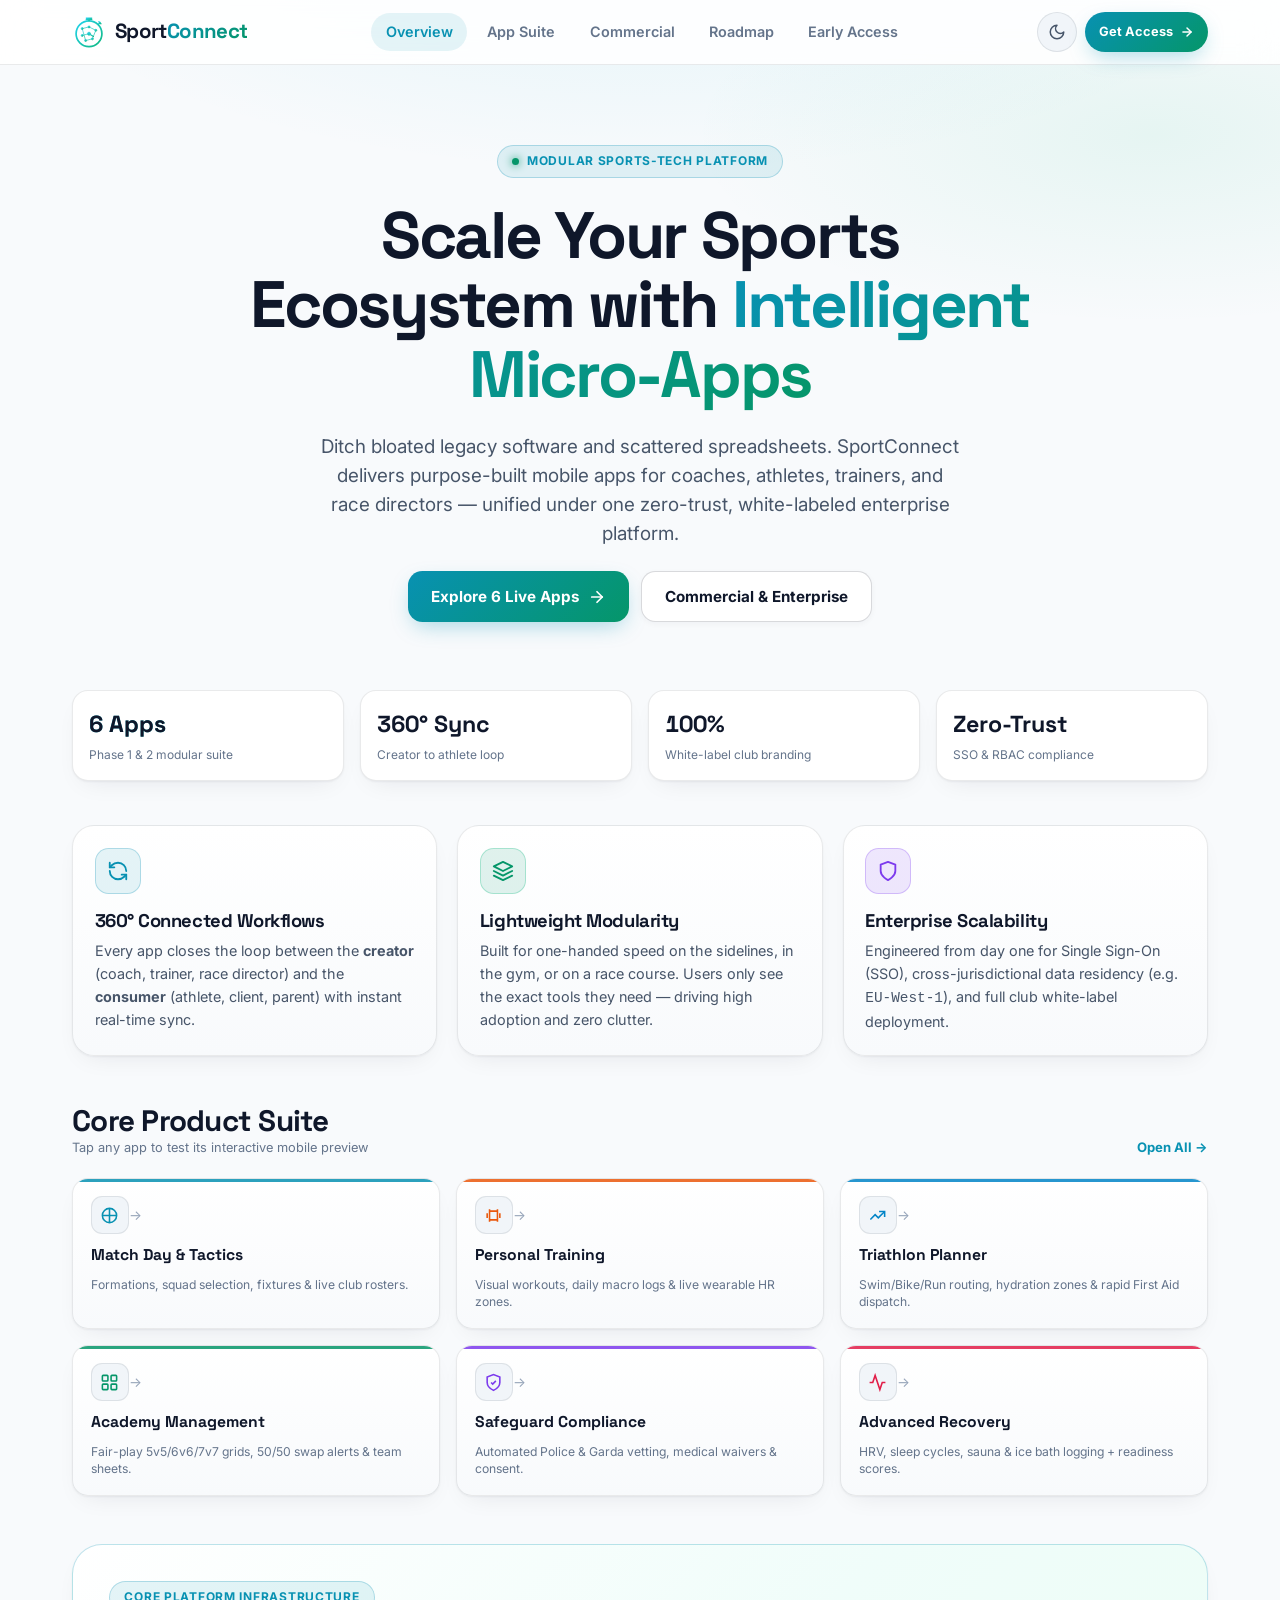
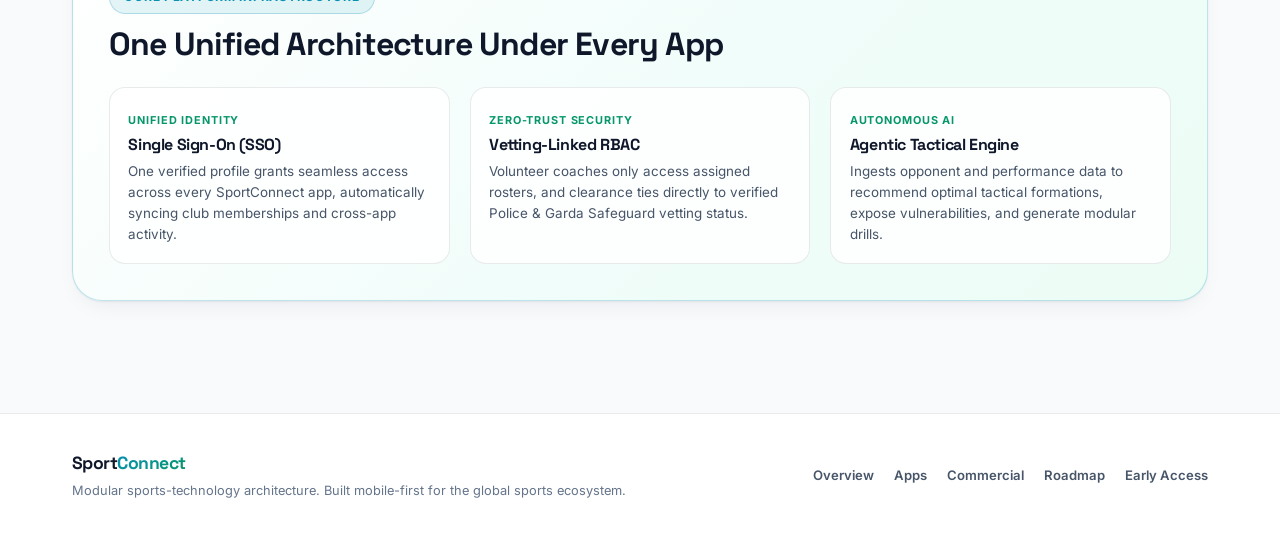
==== commit 10e5a6dd: "Switch default theme to light athletic mode with dark mode toggle" ====
--- a/index.html
+++ b/index.html
@@ -1,9 +1,21 @@
 <!DOCTYPE html>
-<html lang="en">
+<html lang="en" data-theme="light">
 <head>
   <meta charset="UTF-8">
   <meta name="viewport" content="width=device-width, initial-scale=1.0, viewport-fit=cover">
-  <meta name="theme-color" content="#050911">
+  <meta id="theme-color-meta" name="theme-color" content="#f8fafc">
+  <script>
+    (function () {
+      try {
+        var saved = localStorage.getItem('sportconnect-theme');
+        if (saved === 'dark') {
+          document.documentElement.setAttribute('data-theme', 'dark');
+          var meta = document.getElementById('theme-color-meta');
+          if (meta) meta.setAttribute('content', '#050911');
+        }
+      } catch (e) {}
+    })();
+  </script>
   <meta name="description" content="SportConnect is a modular sports-technology platform delivering lightweight, hyper-focused mobile apps unified under one white-labeled enterprise architecture.">
   <meta property="og:title" content="SportConnect | Modular Sports-Technology Platform">
   <meta property="og:description" content="Six purpose-built sports apps connected by a single zero-trust, white-labeled enterprise architecture.">
@@ -71,10 +83,16 @@
         <button type="button" class="desktop-nav-btn" data-nav-tab="access">Early Access</button>
       </nav>
 
-      <button type="button" class="header-cta" data-jump-tab="access">
-        <span>Get Access</span>
-        <svg viewBox="0 0 24 24" fill="none" stroke="currentColor" stroke-width="2.5" stroke-linecap="round" stroke-linejoin="round" width="14" height="14" aria-hidden="true"><path d="M5 12h14"/><path d="m12 5 7 7-7 7"/></svg>
-      </button>
+      <div class="header-actions">
+        <button type="button" id="theme-toggle-btn" class="theme-toggle-btn" aria-label="Switch to dark mode" aria-pressed="false" title="Toggle dark mode">
+          <svg class="icon-moon" viewBox="0 0 24 24" fill="none" stroke="currentColor" stroke-width="2" stroke-linecap="round" stroke-linejoin="round" aria-hidden="true"><path d="M12 3a6 6 0 0 0 9 9 9 9 0 1 1-9-9Z"/></svg>
+          <svg class="icon-sun" viewBox="0 0 24 24" fill="none" stroke="currentColor" stroke-width="2" stroke-linecap="round" stroke-linejoin="round" aria-hidden="true"><circle cx="12" cy="12" r="4"/><path d="M12 2v2M12 20v2M4.93 4.93l1.41 1.41M17.66 17.66l1.41 1.41M2 12h2M20 12h2M6.34 17.66l-1.41 1.41M19.07 4.93l-1.41 1.41"/></svg>
+        </button>
+        <button type="button" class="header-cta" data-jump-tab="access">
+          <span>Get Access</span>
+          <svg viewBox="0 0 24 24" fill="none" stroke="currentColor" stroke-width="2.5" stroke-linecap="round" stroke-linejoin="round" width="14" height="14" aria-hidden="true"><path d="M5 12h14"/><path d="m12 5 7 7-7 7"/></svg>
+        </button>
+      </div>
     </div>
 
     <!-- Products Horizontal Sub-Nav (Visible on App Suite Tab) -->
@@ -537,7 +555,7 @@
                 <div class="phone-carousel hide-scrollbar" aria-label="Triathlon Planner app screens">
                   <div class="phone-slide">
                     <div class="slide-kicker">1. Multi-Leg Course Map</div>
-                    <div class="mini-card" style="padding: 0; overflow: hidden; height: 170px; position: relative; background: #0a1729;">
+                    <div class="mini-card mini-card--map">
                       <svg viewBox="0 0 260 170" width="100%" height="100%" aria-hidden="true">
                         <defs>
                           <linearGradient id="routeGrad" x1="0%" y1="100%" x2="100%" y2="0%">
@@ -670,7 +688,7 @@
 
                   <div class="phone-slide">
                     <div class="slide-kicker">2. Mid-Quarter Swap Alert</div>
-                    <div class="mini-card" style="text-align: center; border-color: rgba(251, 146, 60, 0.45); background: linear-gradient(180deg, rgba(251, 146, 60, 0.14), rgba(15, 23, 42, 0.92));">
+                    <div class="mini-card mini-card--swap">
                       <div class="mini-badge mini-badge--amber" style="margin-bottom: 0.5rem;">07:30 • MID-QUARTER</div>
                       <div class="mini-title" style="font-size: 1.05rem;">50/50 Swap Required</div>
                       <div class="mini-sub" style="margin-top: 0.35rem;">Sub ON: Mia, Sam &nbsp;|&nbsp; Sub OFF: Leo, Finn</div>
@@ -859,14 +877,14 @@
                         <div><div class="mini-title">High-Temp Sauna (92°C)</div><div class="mini-sub">Tap to log +5 min round</div></div>
                         <div id="sauna-time" class="mini-title tabular-nums" style="color: var(--accent-recovery);">15m 00s</div>
                       </div>
-                      <button type="button" id="log-sauna-btn" class="mini-action-btn" style="margin-top: 0.55rem; --app-accent: #fb7185; color: #fff;">+ Log 5m Sauna</button>
+                      <button type="button" id="log-sauna-btn" class="mini-action-btn" style="margin-top: 0.55rem; --app-accent: #e11d48; color: #fff;">+ Log 5m Sauna</button>
                     </div>
                     <div class="mini-card" style="border-color: rgba(34, 211, 238, 0.35);">
                       <div class="mini-row">
                         <div><div class="mini-title">Ice Bath Plunge (6°C)</div><div class="mini-sub">Tap to log +30s immersion</div></div>
                         <div id="ice-time" class="mini-title tabular-nums" style="color: var(--brand-cyan);">03m 30s</div>
                       </div>
-                      <button type="button" id="log-ice-btn" class="mini-action-btn" style="margin-top: 0.55rem; --app-accent: #22d3ee;">+ Log 30s Plunge</button>
+                      <button type="button" id="log-ice-btn" class="mini-action-btn" style="margin-top: 0.55rem; --app-accent: #0891b2; color: #fff;">+ Log 30s Plunge</button>
                     </div>
                   </div>
 
--- a/css/styles.css
+++ b/css/styles.css
@@ -1,49 +1,90 @@
 /* ==========================================================================
-   SportConnect — Dark Athletic Design System (Mobile-First)
+   SportConnect — Dual-Theme Athletic Design System (Light Default + Dark Mode)
    ========================================================================== */
 
 :root {
-  /* Core Surfaces */
-  --bg-canvas: #050911;
-  --bg-surface: #0b1220;
-  --bg-elevated: #111b2f;
-  --bg-card-glass: rgba(15, 23, 42, 0.72);
-  --bg-phone: #070c16;
+  color-scheme: light;
+
+  /* Core Surfaces (Light Athletic / Neo-Bank Default) */
+  --bg-canvas: #f8fafc;
+  --bg-surface: #ffffff;
+  --bg-elevated: #ffffff;
+  --bg-subtle: #f1f5f9;
+  --bg-glass: rgba(255, 255, 255, 0.88);
+  --bg-subnav: rgba(248, 250, 252, 0.94);
+  --bg-bottom-nav: rgba(255, 255, 255, 0.94);
+  --bg-card-grad: linear-gradient(180deg, #ffffff 0%, #f8fafc 100%);
+  --bg-infra-grad: linear-gradient(135deg, #ffffff 0%, #f0fdfa 55%, #ecfdf5 100%);
+  --bg-infra-item: rgba(255, 255, 255, 0.86);
+  --bg-telemetry-shell: #f1f5f9;
+  --bg-telemetry-card: #ffffff;
+  --bg-input: #ffffff;
+  --bg-pill: #f1f5f9;
+  --bg-chip: #f1f5f9;
+
+  /* Phone Mockup Surfaces (Light) */
+  --bg-phone-bezel: linear-gradient(145deg, #cbd5e1 0%, #94a3b8 48%, #cbd5e1 100%);
+  --bg-phone: #f1f5f9;
+  --bg-phone-card: #ffffff;
+  --bg-phone-controls: rgba(255, 255, 255, 0.92);
+  --bg-phone-map: #e0f2fe;
+  --bg-ring-hole: #ffffff;
+  --bg-ring-track: rgba(15, 23, 42, 0.1);
+  --bg-swap-card: linear-gradient(180deg, rgba(251, 146, 60, 0.14), #ffffff);
+  --bg-table-head: #f8fafc;
+  --phone-island-bg: #0f172a;
+
+  /* Backdrop Glows & Grid */
+  --glow-hero-1: rgba(6, 182, 212, 0.1);
+  --glow-hero-2: rgba(16, 185, 129, 0.08);
+  --grid-line: rgba(15, 23, 42, 0.04);
 
   /* Text */
-  --text-primary: #f8fafc;
-  --text-secondary: #cbd5e1;
-  --text-muted: #8b9bb4;
-  --text-faint: #64748b;
+  --text-primary: #0f172a;
+  --text-secondary: #475569;
+  --text-muted: #64748b;
+  --text-faint: #94a3b8;
+  --text-on-brand: #ffffff;
+  --text-on-pill-active: #ffffff;
 
   /* Borders */
-  --border-subtle: rgba(148, 163, 184, 0.14);
-  --border-medium: rgba(148, 163, 184, 0.24);
-  --border-glow: rgba(34, 211, 238, 0.45);
-
-  /* Brand Accents */
-  --brand-cyan: #22d3ee;
-  --brand-cyan-deep: #06b6d4;
-  --brand-emerald: #10b981;
-  --brand-emerald-bright: #34d399;
-  --brand-grad: linear-gradient(135deg, #22d3ee 0%, #10b981 100%);
-
-  /* App-Specific Luminous Accents */
-  --accent-match: #22d3ee;
-  --accent-pt: #fb923c;
-  --accent-tri: #38bdf8;
-  --accent-academy: #34d399;
-  --accent-safeguard: #a78bfa;
-  --accent-recovery: #fb7185;
+  --border-subtle: rgba(15, 23, 42, 0.09);
+  --border-medium: rgba(15, 23, 42, 0.16);
+  --border-glow: rgba(8, 145, 178, 0.45);
+
+  /* Brand Accents (High Contrast on Light) */
+  --brand-cyan: #0891b2;
+  --brand-cyan-deep: #0e7490;
+  --brand-emerald: #059669;
+  --brand-emerald-bright: #059669;
+  --brand-grad: linear-gradient(135deg, #0891b2 0%, #059669 100%);
+  --brand-soft: rgba(8, 145, 178, 0.1);
+  --brand-soft-border: rgba(8, 145, 178, 0.25);
+
+  /* App-Specific Accents (Light) */
+  --accent-match: #0891b2;
+  --accent-pt: #ea580c;
+  --accent-tri: #0284c7;
+  --accent-academy: #059669;
+  --accent-safeguard: #7c3aed;
+  --accent-recovery: #e11d48;
 
   /* Dynamic White-Label Preview Vars */
-  --wl-primary: #22d3ee;
-  --wl-secondary: #10b981;
-
-  /* Shadows & Glows */
-  --shadow-card: 0 12px 32px -12px rgba(0, 0, 0, 0.65), 0 0 0 1px rgba(148, 163, 184, 0.12);
-  --shadow-glow-cyan: 0 0 28px -6px rgba(34, 211, 238, 0.42);
-  --shadow-glow-emerald: 0 0 28px -6px rgba(16, 185, 129, 0.42);
+  --wl-primary: #0891b2;
+  --wl-secondary: #059669;
+
+  /* Shadows */
+  --shadow-card: 0 10px 26px -12px rgba(15, 23, 42, 0.1), 0 1px 2px rgba(15, 23, 42, 0.05);
+  --shadow-phone: 0 24px 48px -16px rgba(15, 23, 42, 0.22), 0 0 0 1px rgba(15, 23, 42, 0.08);
+  --shadow-glow-cyan: 0 8px 22px -6px rgba(8, 145, 178, 0.38);
+
+  /* Badge Soft Backgrounds */
+  --badge-emerald-bg: rgba(5, 150, 105, 0.12);
+  --badge-amber-bg: rgba(234, 88, 12, 0.12);
+  --badge-rose-bg: rgba(225, 29, 72, 0.12);
+  --badge-rose-text: #be123c;
+  --form-status-bg: rgba(5, 150, 105, 0.1);
+  --form-status-text: #065f46;
 
   /* Radii & Layout */
   --radius-sm: 0.625rem;
@@ -59,6 +100,81 @@
   --font-sans: 'Inter', system-ui, -apple-system, sans-serif;
 }
 
+/* ==========================================================================
+   Dark Athletic Mode Overrides
+   ========================================================================== */
+[data-theme="dark"] {
+  color-scheme: dark;
+
+  --bg-canvas: #050911;
+  --bg-surface: #0b1220;
+  --bg-elevated: #111b2f;
+  --bg-subtle: rgba(5, 9, 17, 0.72);
+  --bg-glass: rgba(5, 9, 17, 0.84);
+  --bg-subnav: rgba(11, 18, 32, 0.92);
+  --bg-bottom-nav: rgba(7, 12, 22, 0.92);
+  --bg-card-grad: linear-gradient(180deg, rgba(17, 27, 47, 0.85) 0%, rgba(11, 18, 32, 0.92) 100%);
+  --bg-infra-grad: linear-gradient(135deg, rgba(13, 25, 45, 0.95) 0%, rgba(6, 15, 28, 0.98) 100%);
+  --bg-infra-item: rgba(5, 9, 17, 0.65);
+  --bg-telemetry-shell: #050911;
+  --bg-telemetry-card: rgba(17, 27, 47, 0.85);
+  --bg-input: rgba(5, 9, 17, 0.85);
+  --bg-pill: rgba(255, 255, 255, 0.05);
+  --bg-chip: rgba(255, 255, 255, 0.06);
+
+  --bg-phone-bezel: linear-gradient(145deg, #334155 0%, #0f172a 45%, #1e293b 100%);
+  --bg-phone: #070c16;
+  --bg-phone-card: rgba(17, 27, 47, 0.92);
+  --bg-phone-controls: rgba(15, 23, 42, 0.9);
+  --bg-phone-map: #0a1729;
+  --bg-ring-hole: #0b1220;
+  --bg-ring-track: rgba(148, 163, 184, 0.16);
+  --bg-swap-card: linear-gradient(180deg, rgba(251, 146, 60, 0.16), rgba(15, 23, 42, 0.94));
+  --bg-table-head: rgba(5, 9, 17, 0.55);
+  --phone-island-bg: #000000;
+
+  --glow-hero-1: rgba(6, 182, 212, 0.16);
+  --glow-hero-2: rgba(16, 185, 129, 0.1);
+  --grid-line: rgba(148, 163, 184, 0.045);
+
+  --text-primary: #f8fafc;
+  --text-secondary: #cbd5e1;
+  --text-muted: #8b9bb4;
+  --text-faint: #64748b;
+  --text-on-brand: #03131b;
+  --text-on-pill-active: #04131c;
+
+  --border-subtle: rgba(148, 163, 184, 0.14);
+  --border-medium: rgba(148, 163, 184, 0.24);
+  --border-glow: rgba(34, 211, 238, 0.45);
+
+  --brand-cyan: #22d3ee;
+  --brand-cyan-deep: #06b6d4;
+  --brand-emerald: #10b981;
+  --brand-emerald-bright: #34d399;
+  --brand-grad: linear-gradient(135deg, #22d3ee 0%, #10b981 100%);
+  --brand-soft: rgba(34, 211, 238, 0.11);
+  --brand-soft-border: rgba(34, 211, 238, 0.28);
+
+  --accent-match: #22d3ee;
+  --accent-pt: #fb923c;
+  --accent-tri: #38bdf8;
+  --accent-academy: #34d399;
+  --accent-safeguard: #a78bfa;
+  --accent-recovery: #fb7185;
+
+  --shadow-card: 0 12px 32px -12px rgba(0, 0, 0, 0.65), 0 0 0 1px rgba(148, 163, 184, 0.12);
+  --shadow-phone: 0 28px 60px -16px rgba(0, 0, 0, 0.85), 0 0 0 1px rgba(255, 255, 255, 0.12);
+  --shadow-glow-cyan: 0 0 28px -6px rgba(34, 211, 238, 0.42);
+
+  --badge-emerald-bg: rgba(16, 185, 129, 0.18);
+  --badge-amber-bg: rgba(251, 146, 60, 0.18);
+  --badge-rose-bg: rgba(251, 113, 133, 0.18);
+  --badge-rose-text: #fda4af;
+  --form-status-bg: rgba(16, 185, 129, 0.14);
+  --form-status-text: #a7f3d0;
+}
+
 /* Base Reset */
 *, *::before, *::after {
   box-sizing: border-box;
@@ -67,7 +183,6 @@
 }
 
 html {
-  color-scheme: dark;
   scroll-behavior: smooth;
   background-color: var(--bg-canvas);
   -webkit-tap-highlight-color: transparent;
@@ -83,9 +198,10 @@
   overflow-x: hidden;
   padding-bottom: calc(var(--nav-bottom-height) + env(safe-area-inset-bottom, 0px) + 1rem);
   background-image:
-    radial-gradient(ellipse 80% 45% at 50% -10%, rgba(6, 182, 212, 0.16), transparent 65%),
-    radial-gradient(ellipse 60% 35% at 90% 15%, rgba(16, 185, 129, 0.1), transparent 60%);
+    radial-gradient(ellipse 80% 45% at 50% -10%, var(--glow-hero-1), transparent 65%),
+    radial-gradient(ellipse 60% 35% at 90% 15%, var(--glow-hero-2), transparent 60%);
   background-attachment: fixed;
+  transition: background-color 0.25s ease, color 0.25s ease;
 }
 
 @media (min-width: 768px) {
@@ -154,8 +270,8 @@
   pointer-events: none;
   z-index: -1;
   background-image:
-    linear-gradient(rgba(148, 163, 184, 0.04) 1px, transparent 1px),
-    linear-gradient(90deg, rgba(148, 163, 184, 0.04) 1px, transparent 1px);
+    linear-gradient(var(--grid-line) 1px, transparent 1px),
+    linear-gradient(90deg, var(--grid-line) 1px, transparent 1px);
   background-size: 40px 40px;
   mask-image: radial-gradient(ellipse 85% 65% at 50% 0%, black 20%, transparent 85%);
   -webkit-mask-image: radial-gradient(ellipse 85% 65% at 50% 0%, black 20%, transparent 85%);
@@ -168,10 +284,11 @@
   position: sticky;
   top: 0;
   z-index: 50;
-  background: rgba(5, 9, 17, 0.84);
+  background: var(--bg-glass);
   backdrop-filter: blur(18px);
   -webkit-backdrop-filter: blur(18px);
   border-bottom: 1px solid var(--border-subtle);
+  transition: background-color 0.25s ease, border-color 0.25s ease;
 }
 
 .top-header-inner {
@@ -182,7 +299,7 @@
   display: flex;
   align-items: center;
   justify-content: space-between;
-  gap: 1rem;
+  gap: 0.75rem;
 }
 
 @media (min-width: 768px) {
@@ -194,16 +311,19 @@
 .brand-btn {
   display: inline-flex;
   align-items: center;
-  gap: 0.625rem;
+  gap: 0.55rem;
   min-height: 44px;
 }
 
 .brand-logo {
-  width: 36px;
-  height: 36px;
+  width: 34px;
+  height: 34px;
   flex-shrink: 0;
+  transition: transform 0.2s ease;
+}
+
+[data-theme="dark"] .brand-logo {
   filter: drop-shadow(0 0 10px rgba(34, 211, 238, 0.35));
-  transition: transform 0.2s ease;
 }
 
 .brand-btn:hover .brand-logo {
@@ -212,7 +332,7 @@
 
 .brand-wordmark {
   font-family: var(--font-display);
-  font-size: 1.35rem;
+  font-size: 1.28rem;
   font-weight: 700;
   letter-spacing: -0.03em;
   color: var(--text-primary);
@@ -229,7 +349,7 @@
 .desktop-nav {
   display: none;
   align-items: center;
-  gap: 0.375rem;
+  gap: 0.35rem;
 }
 
 @media (min-width: 768px) {
@@ -249,39 +369,86 @@
 
 .desktop-nav-btn:hover {
   color: var(--text-primary);
-  background: rgba(148, 163, 184, 0.08);
+  background: var(--bg-pill);
 }
 
 .desktop-nav-btn.is-active {
   color: var(--brand-cyan);
-  background: rgba(34, 211, 238, 0.1);
+  background: var(--brand-soft);
+}
+
+.header-actions {
+  display: flex;
+  align-items: center;
+  gap: 0.5rem;
+}
+
+/* Theme Toggle Button */
+.theme-toggle-btn {
+  width: 40px;
+  height: 40px;
+  border-radius: 999px;
+  display: inline-flex;
+  align-items: center;
+  justify-content: center;
+  background: var(--bg-pill);
+  border: 1px solid var(--border-subtle);
+  color: var(--text-secondary);
+  transition: transform 0.18s ease, border-color 0.18s ease, color 0.18s ease, background-color 0.18s ease;
+}
+
+.theme-toggle-btn:hover {
+  border-color: var(--brand-cyan);
+  color: var(--brand-cyan);
+  transform: translateY(-1px);
+}
+
+.theme-toggle-btn svg {
+  width: 18px;
+  height: 18px;
+}
+
+.theme-toggle-btn .icon-sun {
+  display: none;
+}
+
+.theme-toggle-btn .icon-moon {
+  display: block;
+}
+
+[data-theme="dark"] .theme-toggle-btn .icon-sun {
+  display: block;
+}
+
+[data-theme="dark"] .theme-toggle-btn .icon-moon {
+  display: none;
 }
 
 .header-cta {
   display: inline-flex;
   align-items: center;
-  gap: 0.45rem;
-  padding: 0.55rem 0.95rem;
+  gap: 0.4rem;
+  padding: 0.52rem 0.9rem;
   border-radius: 999px;
-  font-size: 0.82rem;
-  font-weight: 700;
-  color: #04131c;
+  font-size: 0.8rem;
+  font-weight: 700;
+  color: var(--text-on-brand);
   background: var(--brand-grad);
   box-shadow: var(--shadow-glow-cyan);
   transition: transform 0.18s ease, filter 0.18s ease;
-  min-height: 38px;
+  min-height: 40px;
   white-space: nowrap;
 }
 
 .header-cta:hover {
   transform: translateY(-1px);
-  filter: brightness(1.08);
+  filter: brightness(1.06);
 }
 
 /* Sub-navigation Strip for Products */
 .products-subnav {
   border-top: 1px solid var(--border-subtle);
-  background: rgba(11, 18, 32, 0.92);
+  background: var(--bg-subnav);
 }
 
 .products-subnav.is-hidden {
@@ -315,8 +482,8 @@
   border-radius: 999px;
   font-size: 0.82rem;
   font-weight: 600;
-  color: var(--text-muted);
-  background: rgba(255, 255, 255, 0.04);
+  color: var(--text-secondary);
+  background: var(--bg-surface);
   border: 1px solid var(--border-subtle);
   min-height: 38px;
   transition: all 0.2s ease;
@@ -328,10 +495,10 @@
 }
 
 .subnav-pill.is-active {
-  color: #04131c;
+  color: var(--text-on-pill-active);
   background: var(--pill-color, var(--brand-cyan));
   border-color: transparent;
-  box-shadow: 0 0 18px -4px var(--pill-color, var(--brand-cyan));
+  box-shadow: 0 6px 16px -6px var(--pill-color, var(--brand-cyan));
 }
 
 .subnav-pill svg {
@@ -348,7 +515,7 @@
   left: 0;
   right: 0;
   z-index: 60;
-  background: rgba(7, 12, 22, 0.92);
+  background: var(--bg-bottom-nav);
   backdrop-filter: blur(20px);
   -webkit-backdrop-filter: blur(20px);
   border-top: 1px solid var(--border-subtle);
@@ -356,6 +523,7 @@
   display: grid;
   grid-template-columns: repeat(5, 1fr);
   gap: 0.2rem;
+  box-shadow: 0 -6px 24px -10px rgba(15, 23, 42, 0.1);
 }
 
 @media (min-width: 768px) {
@@ -388,7 +556,7 @@
 
 .bottom-nav-btn.is-active {
   color: var(--brand-cyan);
-  background: rgba(34, 211, 238, 0.1);
+  background: var(--brand-soft);
 }
 
 .bottom-nav-btn.is-active svg {
@@ -449,13 +617,13 @@
   gap: 0.5rem;
   padding: 0.4rem 0.9rem;
   border-radius: 999px;
-  font-size: 0.76rem;
+  font-size: 0.75rem;
   font-weight: 700;
   letter-spacing: 0.06em;
   text-transform: uppercase;
   color: var(--brand-cyan);
-  background: rgba(34, 211, 238, 0.1);
-  border: 1px solid rgba(34, 211, 238, 0.26);
+  background: var(--brand-soft);
+  border: 1px solid var(--brand-soft-border);
 }
 
 .kicker-dot {
@@ -463,7 +631,7 @@
   height: 7px;
   border-radius: 50%;
   background: var(--brand-emerald-bright);
-  box-shadow: 0 0 10px var(--brand-emerald-bright);
+  box-shadow: 0 0 8px var(--brand-emerald-bright);
   animation: pulseDot 2s infinite;
 }
 
@@ -533,35 +701,36 @@
 
 .btn-primary {
   background: var(--brand-grad);
-  color: #03131b;
+  color: var(--text-on-brand);
   box-shadow: var(--shadow-glow-cyan);
 }
 
 .btn-primary:hover {
   transform: translateY(-2px);
-  box-shadow: 0 0 36px -4px rgba(34, 211, 238, 0.55);
+  filter: brightness(1.06);
 }
 
 .btn-secondary {
-  background: rgba(255, 255, 255, 0.04);
+  background: var(--bg-surface);
   color: var(--text-primary);
   border: 1px solid var(--border-medium);
+  box-shadow: 0 2px 6px rgba(15, 23, 42, 0.04);
 }
 
 .btn-secondary:hover {
   border-color: var(--brand-cyan);
-  background: rgba(34, 211, 238, 0.08);
+  background: var(--brand-soft);
   transform: translateY(-1px);
 }
 
 /* Cards */
 .card {
-  background: linear-gradient(180deg, rgba(17, 27, 47, 0.85) 0%, rgba(11, 18, 32, 0.92) 100%);
+  background: var(--bg-card-grad);
   border: 1px solid var(--border-subtle);
   border-radius: var(--radius-lg);
   padding: 1.35rem;
   box-shadow: var(--shadow-card);
-  transition: border-color 0.2s ease, transform 0.2s ease;
+  transition: border-color 0.2s ease, transform 0.2s ease, background 0.25s ease;
 }
 
 .card:hover {
@@ -576,8 +745,8 @@
   align-items: center;
   justify-content: center;
   margin-bottom: 1rem;
-  background: rgba(34, 211, 238, 0.1);
-  border: 1px solid rgba(34, 211, 238, 0.24);
+  background: var(--brand-soft);
+  border: 1px solid var(--brand-soft-border);
   color: var(--brand-cyan);
 }
 
@@ -587,32 +756,32 @@
 }
 
 .icon-badge--emerald {
-  background: rgba(16, 185, 129, 0.12);
+  background: var(--badge-emerald-bg);
   border-color: rgba(16, 185, 129, 0.28);
-  color: var(--brand-emerald-bright);
+  color: var(--accent-academy);
 }
 
 .icon-badge--violet {
-  background: rgba(167, 139, 250, 0.12);
-  border-color: rgba(167, 139, 250, 0.28);
+  background: rgba(124, 58, 237, 0.12);
+  border-color: rgba(124, 58, 237, 0.26);
   color: var(--accent-safeguard);
 }
 
 .icon-badge--amber {
-  background: rgba(251, 146, 60, 0.12);
-  border-color: rgba(251, 146, 60, 0.28);
+  background: var(--badge-amber-bg);
+  border-color: rgba(234, 88, 12, 0.26);
   color: var(--accent-pt);
 }
 
 .icon-badge--rose {
-  background: rgba(251, 113, 133, 0.12);
-  border-color: rgba(251, 113, 133, 0.28);
+  background: var(--badge-rose-bg);
+  border-color: rgba(225, 29, 72, 0.26);
   color: var(--accent-recovery);
 }
 
 .icon-badge--sky {
-  background: rgba(56, 189, 248, 0.12);
-  border-color: rgba(56, 189, 248, 0.28);
+  background: rgba(2, 132, 199, 0.12);
+  border-color: rgba(2, 132, 199, 0.26);
   color: var(--accent-tri);
 }
 
@@ -666,11 +835,12 @@
 }
 
 .stat-tile {
-  background: rgba(11, 18, 32, 0.8);
+  background: var(--bg-surface);
   border: 1px solid var(--border-subtle);
   border-radius: var(--radius-md);
   padding: 1rem;
   text-align: left;
+  box-shadow: var(--shadow-card);
 }
 
 .stat-value {
@@ -764,7 +934,7 @@
 
 .app-tile {
   text-align: left;
-  background: linear-gradient(180deg, rgba(17, 27, 47, 0.82) 0%, rgba(9, 15, 27, 0.94) 100%);
+  background: var(--bg-card-grad);
   border: 1px solid var(--border-subtle);
   border-radius: var(--radius-md);
   padding: 1.1rem;
@@ -773,6 +943,7 @@
   gap: 0.55rem;
   position: relative;
   overflow: hidden;
+  box-shadow: var(--shadow-card);
   transition: transform 0.18s ease, border-color 0.2s ease, box-shadow 0.2s ease;
 }
 
@@ -782,15 +953,15 @@
   top: 0;
   left: 0;
   right: 0;
-  height: 2px;
+  height: 3px;
   background: var(--tile-accent, var(--brand-cyan));
-  opacity: 0.7;
+  opacity: 0.85;
 }
 
 .app-tile:hover {
   transform: translateY(-2px);
   border-color: var(--tile-accent, var(--brand-cyan));
-  box-shadow: 0 10px 28px -14px var(--tile-accent, var(--brand-cyan));
+  box-shadow: 0 12px 26px -14px var(--tile-accent, var(--brand-cyan));
 }
 
 .app-tile-top {
@@ -807,8 +978,8 @@
   align-items: center;
   justify-content: center;
   color: var(--tile-accent, var(--brand-cyan));
-  background: rgba(255, 255, 255, 0.05);
-  border: 1px solid rgba(255, 255, 255, 0.08);
+  background: var(--bg-subtle);
+  border: 1px solid var(--border-subtle);
 }
 
 .app-tile-icon svg {
@@ -843,12 +1014,13 @@
 /* Infrastructure Architecture Banner */
 .infra-panel {
   margin-top: 3rem;
-  background: linear-gradient(135deg, rgba(13, 25, 45, 0.95) 0%, rgba(6, 15, 28, 0.98) 100%);
-  border: 1px solid rgba(34, 211, 238, 0.24);
+  background: var(--bg-infra-grad);
+  border: 1px solid var(--brand-soft-border);
   border-radius: var(--radius-xl);
   padding: 1.5rem;
   position: relative;
   overflow: hidden;
+  box-shadow: var(--shadow-card);
 }
 
 @media (min-width: 768px) {
@@ -871,7 +1043,7 @@
 }
 
 .infra-item {
-  background: rgba(5, 9, 17, 0.65);
+  background: var(--bg-infra-item);
   border: 1px solid var(--border-subtle);
   border-radius: var(--radius-md);
   padding: 1.15rem;
@@ -894,7 +1066,7 @@
 
 .infra-item p {
   font-size: 0.84rem;
-  color: var(--text-muted);
+  color: var(--text-secondary);
 }
 
 /* ==========================================================================
@@ -959,10 +1131,11 @@
 /* 360° Workflow Steps */
 .workflow-box {
   margin-top: 0.5rem;
-  background: rgba(11, 18, 32, 0.82);
+  background: var(--bg-surface);
   border: 1px solid var(--border-subtle);
   border-radius: var(--radius-lg);
   padding: 1.15rem;
+  box-shadow: var(--shadow-card);
 }
 
 .workflow-label {
@@ -990,7 +1163,7 @@
 }
 
 .workflow-step {
-  background: rgba(5, 9, 17, 0.7);
+  background: var(--bg-subtle);
   border: 1px solid var(--border-subtle);
   border-radius: 0.85rem;
   padding: 0.85rem 0.75rem;
@@ -1018,7 +1191,7 @@
   line-height: 1.35;
 }
 
-/* Titanium Dark Phone Mockup */
+/* Phone Mockup (Adapts to Light & Dark) */
 .phone-stage {
   flex: 0.85;
   display: flex;
@@ -1033,7 +1206,7 @@
   height: 280px;
   border-radius: 50%;
   background: radial-gradient(circle, var(--app-accent, var(--brand-cyan)) 0%, transparent 70%);
-  opacity: 0.16;
+  opacity: 0.14;
   filter: blur(28px);
   top: 50%;
   left: 50%;
@@ -1046,10 +1219,8 @@
   height: 560px;
   border-radius: 2.65rem;
   padding: 9px;
-  background: linear-gradient(145deg, #334155 0%, #0f172a 45%, #1e293b 100%);
-  box-shadow:
-    0 28px 60px -16px rgba(0, 0, 0, 0.85),
-    0 0 0 1px rgba(255, 255, 255, 0.12);
+  background: var(--bg-phone-bezel);
+  box-shadow: var(--shadow-phone);
   position: relative;
   z-index: 1;
 }
@@ -1086,9 +1257,9 @@
   transform: translateX(-50%);
   width: 78px;
   height: 20px;
-  background: #000;
+  background: var(--phone-island-bg);
   border-radius: 999px;
-  border: 1px solid rgba(255, 255, 255, 0.06);
+  border: 1px solid rgba(255, 255, 255, 0.08);
 }
 
 .phone-carousel {
@@ -1132,9 +1303,10 @@
   gap: 0.5rem;
   padding: 0.32rem 0.55rem;
   border-radius: 999px;
-  background: rgba(15, 23, 42, 0.9);
-  border: 1px solid rgba(148, 163, 184, 0.22);
+  background: var(--bg-phone-controls);
+  border: 1px solid var(--border-medium);
   backdrop-filter: blur(10px);
+  box-shadow: 0 4px 12px rgba(15, 23, 42, 0.1);
 }
 
 .carousel-arrow {
@@ -1145,12 +1317,13 @@
   align-items: center;
   justify-content: center;
   color: var(--text-secondary);
-  font-size: 0.75rem;
+  font-size: 0.85rem;
+  font-weight: 700;
   transition: background-color 0.15s ease, color 0.15s ease;
 }
 
 .carousel-arrow:hover {
-  background: rgba(255, 255, 255, 0.1);
+  background: var(--brand-soft);
   color: var(--text-primary);
 }
 
@@ -1164,12 +1337,14 @@
   width: 7px;
   height: 7px;
   border-radius: 999px;
-  background: rgba(148, 163, 184, 0.4);
-  transition: width 0.2s ease, background-color 0.2s ease;
+  background: var(--text-faint);
+  opacity: 0.5;
+  transition: width 0.2s ease, background-color 0.2s ease, opacity 0.2s ease;
 }
 
 .carousel-dot.is-active {
   width: 18px;
+  opacity: 1;
   background: var(--app-accent, var(--brand-cyan));
 }
 
@@ -1184,10 +1359,25 @@
 
 /* In-Phone UI Micro-Components */
 .mini-card {
-  background: rgba(17, 27, 47, 0.92);
-  border: 1px solid rgba(148, 163, 184, 0.16);
+  background: var(--bg-phone-card);
+  border: 1px solid var(--border-subtle);
   border-radius: 0.85rem;
   padding: 0.75rem;
+  box-shadow: 0 2px 6px rgba(15, 23, 42, 0.04);
+}
+
+.mini-card--map {
+  padding: 0;
+  overflow: hidden;
+  height: 170px;
+  position: relative;
+  background: var(--bg-phone-map);
+}
+
+.mini-card--swap {
+  text-align: center;
+  border-color: rgba(234, 88, 12, 0.38);
+  background: var(--bg-swap-card);
 }
 
 .mini-row {
@@ -1215,23 +1405,24 @@
   letter-spacing: 0.04em;
   padding: 0.2rem 0.5rem;
   border-radius: 999px;
-  background: rgba(34, 211, 238, 0.15);
+  background: var(--brand-soft);
   color: var(--brand-cyan);
+  white-space: nowrap;
 }
 
 .mini-badge--emerald {
-  background: rgba(16, 185, 129, 0.18);
+  background: var(--badge-emerald-bg);
   color: var(--brand-emerald-bright);
 }
 
 .mini-badge--amber {
-  background: rgba(251, 146, 60, 0.18);
+  background: var(--badge-amber-bg);
   color: var(--accent-pt);
 }
 
 .mini-badge--rose {
-  background: rgba(251, 113, 133, 0.18);
-  color: var(--accent-recovery);
+  background: var(--badge-rose-bg);
+  color: var(--badge-rose-text);
 }
 
 .mini-chip-group {
@@ -1241,31 +1432,31 @@
 }
 
 .mini-chip {
-  padding: 0.28rem 0.6rem;
+  padding: 0.28rem 0.65rem;
   border-radius: 999px;
   font-size: 0.68rem;
   font-weight: 700;
-  background: rgba(255, 255, 255, 0.06);
+  background: var(--bg-phone-card);
   color: var(--text-muted);
-  border: 1px solid transparent;
+  border: 1px solid var(--border-subtle);
   transition: all 0.15s ease;
 }
 
 .mini-chip.is-active {
-  background: rgba(34, 211, 238, 0.18);
+  background: var(--brand-soft);
   color: var(--brand-cyan);
-  border-color: rgba(34, 211, 238, 0.45);
+  border-color: var(--brand-cyan);
 }
 
 /* Tactical Pitch inside Match Day Phone */
 .pitch-box {
   height: 185px;
   border-radius: 0.85rem;
-  background: linear-gradient(180deg, #064e3b 0%, #065f46 50%, #047857 100%);
-  border: 1.5px solid rgba(52, 211, 153, 0.45);
+  background: linear-gradient(180deg, #059669 0%, #047857 50%, #065f46 100%);
+  border: 1.5px solid rgba(52, 211, 153, 0.55);
   position: relative;
   overflow: hidden;
-  box-shadow: inset 0 0 24px rgba(0, 0, 0, 0.35);
+  box-shadow: inset 0 0 24px rgba(0, 0, 0, 0.22);
 }
 
 .pitch-midline {
@@ -1274,7 +1465,7 @@
   left: 0;
   right: 0;
   height: 1.5px;
-  background: rgba(255, 255, 255, 0.35);
+  background: rgba(255, 255, 255, 0.45);
 }
 
 .pitch-circle {
@@ -1284,7 +1475,7 @@
   width: 48px;
   height: 48px;
   border-radius: 50%;
-  border: 1.5px solid rgba(255, 255, 255, 0.35);
+  border: 1.5px solid rgba(255, 255, 255, 0.45);
   transform: translate(-50%, -50%);
 }
 
@@ -1293,7 +1484,7 @@
   width: 22px;
   height: 22px;
   border-radius: 50%;
-  background: #050911;
+  background: #0f172a;
   border: 2px solid #22d3ee;
   color: #fff;
   font-size: 0.56rem;
@@ -1303,7 +1494,7 @@
   justify-content: center;
   transform: translate(-50%, -50%);
   transition: top 0.35s ease, left 0.35s ease;
-  box-shadow: 0 0 10px rgba(34, 211, 238, 0.55);
+  box-shadow: 0 2px 8px rgba(0, 0, 0, 0.35);
 }
 
 /* Macro Ring / Readiness Ring */
@@ -1317,9 +1508,9 @@
   align-items: center;
   justify-content: center;
   background:
-    radial-gradient(closest-side, #0b1220 79%, transparent 80% 100%),
-    conic-gradient(var(--ring-color, #34d399) var(--ring-pct, 88%), rgba(148, 163, 184, 0.16) 0);
-  box-shadow: 0 0 24px -8px var(--ring-color, #34d399);
+    radial-gradient(closest-side, var(--bg-ring-hole) 79%, transparent 80% 100%),
+    conic-gradient(var(--ring-color, #059669) var(--ring-pct, 88%), var(--bg-ring-track) 0);
+  box-shadow: 0 6px 20px -8px var(--ring-color, #059669);
 }
 
 .metric-ring-val {
@@ -1343,18 +1534,18 @@
   gap: 5px;
   padding: 0.5rem;
   border-radius: 0.75rem;
-  background: rgba(15, 23, 42, 0.85);
+  background: var(--bg-phone-card);
   border: 1px solid var(--border-subtle);
 }
 
 .hr-bar {
   flex: 1;
   border-radius: 3px 3px 0 0;
-  background: rgba(148, 163, 184, 0.28);
+  background: rgba(148, 163, 184, 0.35);
 }
 
 .hr-bar--hot {
-  background: linear-gradient(180deg, #fb7185 0%, #f97316 100%);
+  background: linear-gradient(180deg, #f43f5e 0%, #fb923c 100%);
 }
 
 /* Rotation Table inside Academy Phone */
@@ -1364,26 +1555,26 @@
   font-size: 0.68rem;
   overflow: hidden;
   border-radius: 0.75rem;
-  background: rgba(17, 27, 47, 0.92);
+  background: var(--bg-phone-card);
   border: 1px solid var(--border-subtle);
 }
 
 .rot-table th, .rot-table td {
   padding: 0.45rem 0.3rem;
   text-align: center;
-  border-bottom: 1px solid rgba(148, 163, 184, 0.1);
+  border-bottom: 1px solid var(--border-subtle);
 }
 
 .rot-table th {
   color: var(--text-muted);
   font-weight: 700;
-  background: rgba(5, 9, 17, 0.5);
+  background: var(--bg-table-head);
 }
 
 .rot-on {
-  color: #34d399;
-  font-weight: 700;
-  background: rgba(16, 185, 129, 0.14);
+  color: var(--brand-emerald-bright);
+  font-weight: 700;
+  background: var(--badge-emerald-bg);
 }
 
 .rot-sub {
@@ -1398,7 +1589,7 @@
   font-size: 0.74rem;
   font-weight: 700;
   background: var(--app-accent, var(--brand-cyan));
-  color: #04131c;
+  color: var(--text-on-pill-active);
   transition: filter 0.15s ease, transform 0.15s ease;
 }
 
@@ -1407,7 +1598,7 @@
 }
 
 .mini-action-btn.is-done {
-  background: rgba(16, 185, 129, 0.22);
+  background: var(--badge-emerald-bg);
   color: var(--brand-emerald-bright);
   border: 1px solid rgba(16, 185, 129, 0.45);
 }
@@ -1417,10 +1608,14 @@
   width: 40px;
   height: 22px;
   border-radius: 999px;
-  background: #334155;
+  background: #cbd5e1;
   position: relative;
   transition: background-color 0.2s ease;
   flex-shrink: 0;
+}
+
+[data-theme="dark"] .toggle-switch {
+  background: #334155;
 }
 
 .toggle-switch::after {
@@ -1432,6 +1627,7 @@
   height: 16px;
   border-radius: 50%;
   background: #fff;
+  box-shadow: 0 1px 3px rgba(0, 0, 0, 0.2);
   transition: transform 0.2s ease;
 }
 
@@ -1448,10 +1644,11 @@
    ========================================================================== */
 .wl-preview-card {
   margin-top: 2rem;
-  background: linear-gradient(135deg, rgba(17, 27, 47, 0.92), rgba(7, 12, 22, 0.98));
-  border: 1px solid color-mix(in srgb, var(--wl-primary) 40%, transparent);
+  background: var(--bg-card-grad);
+  border: 1px solid color-mix(in srgb, var(--wl-primary) 42%, transparent);
   border-radius: var(--radius-xl);
   padding: 1.5rem;
+  box-shadow: var(--shadow-card);
   transition: border-color 0.25s ease;
 }
 
@@ -1476,7 +1673,7 @@
   border-radius: 999px;
   font-size: 0.78rem;
   font-weight: 700;
-  background: rgba(255, 255, 255, 0.05);
+  background: var(--bg-pill);
   border: 1px solid var(--border-subtle);
   color: var(--text-secondary);
   min-height: 38px;
@@ -1485,7 +1682,8 @@
 .wl-swatch-btn.is-active {
   border-color: var(--wl-primary);
   color: var(--text-primary);
-  background: rgba(255, 255, 255, 0.1);
+  background: var(--bg-surface);
+  box-shadow: 0 2px 8px rgba(15, 23, 42, 0.08);
 }
 
 .swatch-dot {
@@ -1498,7 +1696,7 @@
   margin-top: 1.25rem;
   border-radius: var(--radius-md);
   padding: 1rem 1.15rem;
-  background: rgba(5, 9, 17, 0.85);
+  background: var(--bg-subtle);
   border: 1px solid color-mix(in srgb, var(--wl-primary) 35%, transparent);
   display: flex;
   flex-wrap: wrap;
@@ -1518,7 +1716,7 @@
   height: 36px;
   border-radius: 0.7rem;
   background: linear-gradient(135deg, var(--wl-primary), var(--wl-secondary));
-  color: #050911;
+  color: #ffffff;
   font-family: var(--font-display);
   font-weight: 800;
   font-size: 0.85rem;
@@ -1533,13 +1731,13 @@
   font-size: 0.76rem;
   font-weight: 700;
   background: linear-gradient(135deg, var(--wl-primary), var(--wl-secondary));
-  color: #050911;
-}
-
-/* Executive Control Panel (Neo-Bank Dark Telemetry) */
+  color: #ffffff;
+}
+
+/* Executive Control Panel (Neo-Bank Telemetry) */
 .exec-panel {
   margin-top: 2rem;
-  background: linear-gradient(180deg, rgba(13, 21, 38, 0.96) 0%, rgba(7, 12, 22, 0.98) 100%);
+  background: var(--bg-surface);
   border: 1px solid var(--border-medium);
   border-radius: var(--radius-xl);
   padding: 1.5rem;
@@ -1576,8 +1774,8 @@
 
 .telemetry-shell {
   flex: 1;
-  background: #050911;
-  border: 1px solid var(--border-medium);
+  background: var(--bg-telemetry-shell);
+  border: 1px solid var(--border-subtle);
   border-radius: var(--radius-lg);
   padding: 1.15rem;
   display: flex;
@@ -1606,7 +1804,7 @@
   border-radius: 999px;
   font-size: 0.65rem;
   font-weight: 700;
-  background: rgba(16, 185, 129, 0.14);
+  background: var(--badge-emerald-bg);
   color: var(--brand-emerald-bright);
   border: 1px solid rgba(16, 185, 129, 0.3);
 }
@@ -1618,7 +1816,7 @@
 }
 
 .telemetry-card {
-  background: rgba(17, 27, 47, 0.85);
+  background: var(--bg-telemetry-card);
   border: 1px solid var(--border-subtle);
   border-radius: 0.85rem;
   padding: 0.9rem;
@@ -1647,8 +1845,8 @@
 }
 
 .rbac-bar {
-  background: rgba(17, 27, 47, 0.85);
-  border: 1px solid rgba(251, 113, 133, 0.28);
+  background: var(--bg-telemetry-card);
+  border: 1px solid rgba(225, 29, 72, 0.28);
   border-radius: 0.85rem;
   padding: 0.8rem 0.9rem;
   display: flex;
@@ -1662,13 +1860,13 @@
   border-radius: 0.55rem;
   font-size: 0.72rem;
   font-weight: 700;
-  background: rgba(251, 113, 133, 0.15);
-  color: #fda4af;
-  border: 1px solid rgba(251, 113, 133, 0.35);
+  background: var(--badge-rose-bg);
+  color: var(--badge-rose-text);
+  border: 1px solid rgba(225, 29, 72, 0.32);
 }
 
 .rbac-btn:hover {
-  background: rgba(251, 113, 133, 0.25);
+  filter: brightness(0.95);
 }
 
 .rbac-drawer {
@@ -1683,7 +1881,7 @@
 }
 
 .rbac-row {
-  background: rgba(5, 9, 17, 0.9);
+  background: var(--bg-telemetry-card);
   border: 1px solid var(--border-subtle);
   border-radius: 0.65rem;
   padding: 0.6rem 0.75rem;
@@ -1711,15 +1909,16 @@
 }
 
 .phase-card {
-  background: rgba(11, 18, 32, 0.85);
+  background: var(--bg-surface);
   border: 1px solid var(--border-subtle);
   border-radius: var(--radius-lg);
   padding: 1.35rem;
   position: relative;
+  box-shadow: var(--shadow-card);
 }
 
 .phase-card.is-current {
-  border-color: rgba(34, 211, 238, 0.45);
+  border-color: var(--brand-cyan);
   box-shadow: var(--shadow-glow-cyan);
 }
 
@@ -1732,12 +1931,12 @@
   padding: 0.25rem 0.6rem;
   border-radius: 999px;
   margin-bottom: 0.75rem;
-  background: rgba(148, 163, 184, 0.12);
+  background: var(--bg-pill);
   color: var(--text-secondary);
 }
 
 .phase-card.is-current .phase-badge {
-  background: rgba(34, 211, 238, 0.18);
+  background: var(--brand-soft);
   color: var(--brand-cyan);
 }
 
@@ -1769,7 +1968,7 @@
 .form-card {
   max-width: 42rem;
   margin: 0 auto;
-  background: linear-gradient(180deg, rgba(17, 27, 47, 0.92) 0%, rgba(9, 15, 27, 0.98) 100%);
+  background: var(--bg-surface);
   border: 1px solid var(--border-medium);
   border-radius: var(--radius-xl);
   padding: 1.5rem;
@@ -1813,7 +2012,7 @@
   min-height: 46px;
   padding: 0.7rem 0.9rem;
   border-radius: 0.75rem;
-  background: rgba(5, 9, 17, 0.85);
+  background: var(--bg-input);
   border: 1px solid var(--border-medium);
   color: var(--text-primary);
   font-size: 0.92rem;
@@ -1830,7 +2029,7 @@
 .field textarea:focus {
   outline: none;
   border-color: var(--brand-cyan);
-  box-shadow: 0 0 0 3px rgba(34, 211, 238, 0.16);
+  box-shadow: 0 0 0 3px var(--brand-soft);
 }
 
 .field input:user-invalid,
@@ -1864,14 +2063,14 @@
   font-size: 0.78rem;
   font-weight: 600;
   color: var(--text-secondary);
-  background: rgba(5, 9, 17, 0.7);
+  background: var(--bg-pill);
   border: 1px solid var(--border-subtle);
   cursor: pointer;
   transition: all 0.15s ease;
 }
 
 .interest-chip input:checked + span {
-  background: rgba(34, 211, 238, 0.18);
+  background: var(--brand-soft);
   color: var(--brand-cyan);
   border-color: var(--brand-cyan);
 }
@@ -1887,9 +2086,9 @@
   padding: 1rem;
   border-radius: var(--radius-md);
   font-size: 0.88rem;
-  background: rgba(16, 185, 129, 0.14);
-  border: 1px solid rgba(16, 185, 129, 0.4);
-  color: #a7f3d0;
+  background: var(--form-status-bg);
+  border: 1px solid rgba(16, 185, 129, 0.38);
+  color: var(--form-status-text);
 }
 
 .form-status.is-visible {
@@ -1901,7 +2100,7 @@
    ========================================================================== */
 .site-footer {
   border-top: 1px solid var(--border-subtle);
-  background: rgba(5, 9, 17, 0.9);
+  background: var(--bg-surface);
   margin-top: 3rem;
 }
 
